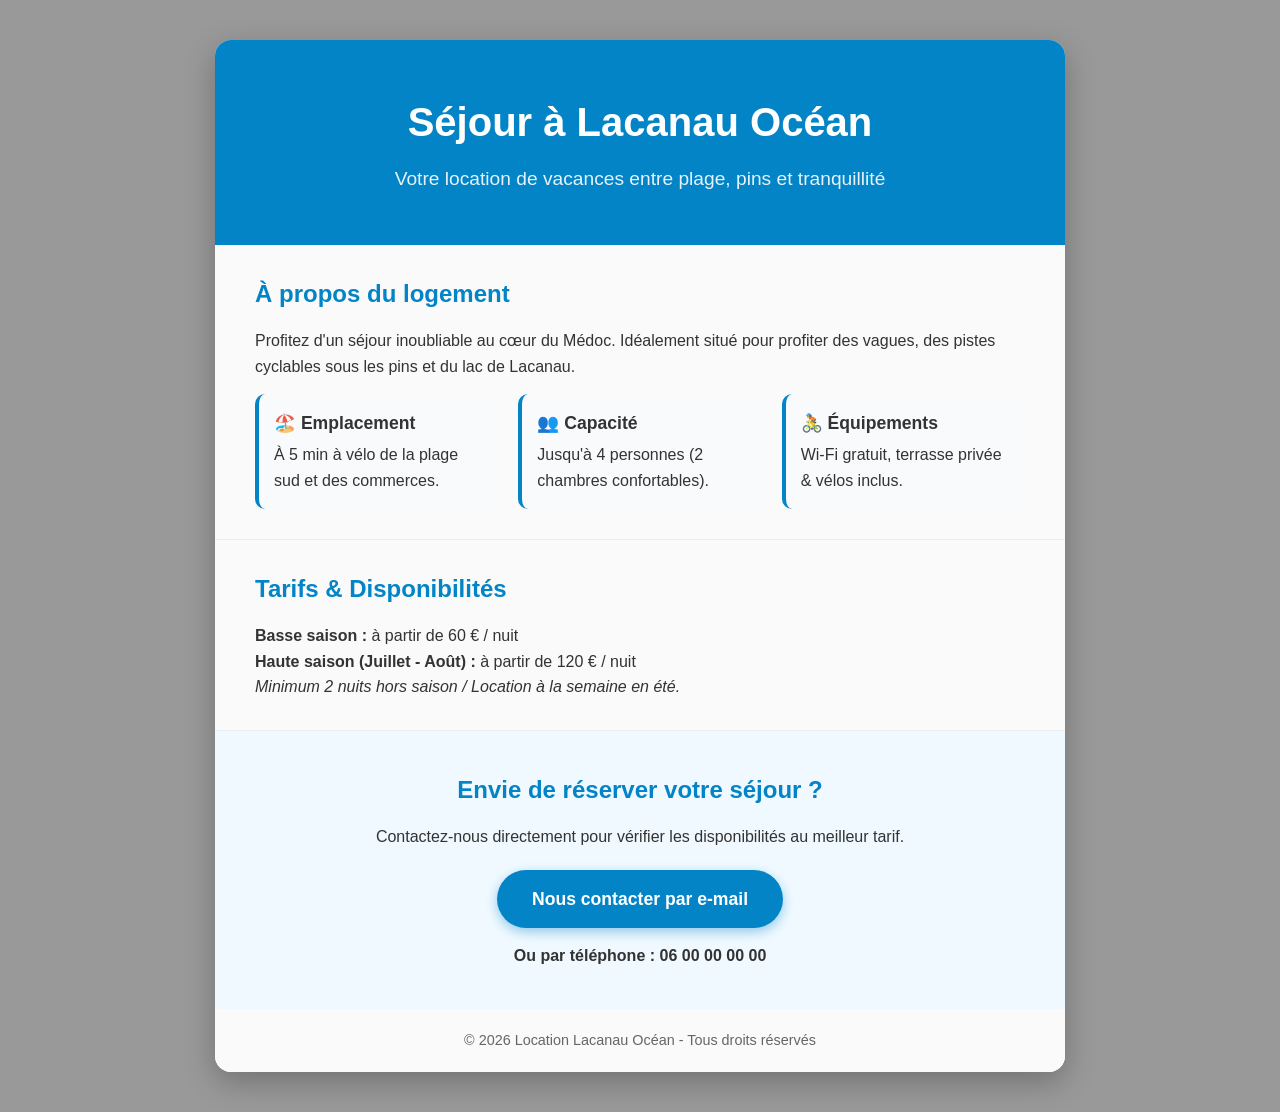
==== index.html @ f91f73a2 "Rename Index.html to index.html" ====
<!DOCTYPE html>
<html lang="fr">
<head>
    <meta charset="UTF-8">
    <meta name="viewport" content="width=device-width, initial-scale=1.0">
    <title>Villa Océan - Location de vacances à Lacanau</title>
    <style>
        * {
            box-sizing: border-box;
            margin: 0;
            padding: 0;
        }

        body {
            font-family: 'Segoe UI', Tahoma, Geneva, Verdana, sans-serif;
            color: #333;
            line-height: 1.6;
            /* Arrière-plan avec photo de Lacanau */
            background: linear-gradient(rgba(0, 0, 0, 0.4), rgba(0, 0, 0, 0.4)), 
                        url('https://images.unsplash.com/photo-1507525428034-b723cf961d3e?auto=format&fit=crop&w=1920&q=80') center/cover no-repeat fixed;
            min-height: 100vh;
            padding: 40px 20px;
        }

        .container {
            max-width: 850px;
            margin: 0 auto;
            background: rgba(255, 255, 255, 0.95);
            border-radius: 16px;
            box-shadow: 0 10px 30px rgba(0,0,0,0.25);
            overflow: hidden;
        }

        header {
            text-align: center;
            padding: 50px 20px;
            background: #0284c7;
            color: white;
        }

        header h1 {
            font-size: 2.5rem;
            margin-bottom: 10px;
        }

        header p {
            font-size: 1.2rem;
            opacity: 0.9;
        }

        .section {
            padding: 30px 40px;
            border-bottom: 1px solid #eee;
        }

        h2 {
            color: #0284c7;
            margin-bottom: 15px;
            font-size: 1.5rem;
        }

        .grid-features {
            display: grid;
            grid-template-columns: repeat(auto-fit, minmax(200px, 1fr));
            gap: 20px;
            margin-top: 15px;
        }

        .feature-card {
            background: #f8fafc;
            padding: 15px;
            border-radius: 10px;
            border-left: 4px solid #0284c7;
        }

        .feature-card h3 {
            font-size: 1.1rem;
            margin-bottom: 5px;
        }

        .cta-container {
            text-align: center;
            padding: 40px 20px;
            background: #f0f9ff;
        }

        .btn {
            display: inline-block;
            background: #0284c7;
            color: white;
            padding: 15px 35px;
            text-decoration: none;
            border-radius: 30px;
            font-weight: bold;
            font-size: 1.1rem;
            box-shadow: 0 4px 12px rgba(2, 132, 199, 0.4);
            transition: background 0.3s ease;
        }

        .btn:hover {
            background: #0369a1;
        }

        footer {
            text-align: center;
            padding: 20px;
            font-size: 0.9rem;
            color: #666;
            background: #fafafa;
        }
    </style>
</head>
<body>

    <div class="container">
        <header>
            <h1>Séjour à Lacanau Océan</h1>
            <p>Votre location de vacances entre plage, pins et tranquillité</p>
        </header>

        <div class="section">
            <h2>À propos du logement</h2>
            <p>Profitez d'un séjour inoubliable au cœur du Médoc. Idéalement situé pour profiter des vagues, des pistes cyclables sous les pins et du lac de Lacanau.</p>
            
            <div class="grid-features">
                <div class="feature-card">
                    <h3>🏖️ Emplacement</h3>
                    <p>À 5 min à vélo de la plage sud et des commerces.</p>
                </div>
                <div class="feature-card">
                    <h3>👥 Capacité</h3>
                    <p>Jusqu'à 4 personnes (2 chambres confortables).</p>
                </div>
                <div class="feature-card">
                    <h3>🚴 Équipements</h3>
                    <p>Wi-Fi gratuit, terrasse privée & vélos inclus.</p>
                </div>
            </div>
        </div>

        <div class="section">
            <h2>Tarifs & Disponibilités</h2>
            <p><strong>Basse saison :</strong> à partir de 60 € / nuit</p>
            <p><strong>Haute saison (Juillet - Août) :</strong> à partir de 120 € / nuit</p>
            <p><em>Minimum 2 nuits hors saison / Location à la semaine en été.</em></p>
        </div>

        <div class="cta-container">
            <h2>Envie de réserver votre séjour ?</h2>
            <p style="margin-bottom: 20px;">Contactez-nous directement pour vérifier les disponibilités au meilleur tarif.</p>
            <a href="mailto:votre-email@example.com?subject=Demande%20de%20réservation%20Lacanau" class="btn">Nous contacter par e-mail</a>
            <p style="margin-top: 15px; font-weight: bold;">Ou par téléphone : 06 00 00 00 00</p>
        </div>

        <footer>
            <p>&copy; 2026 Location Lacanau Océan - Tous droits réservés</p>
        </footer>
    </div>

</body>
</html>
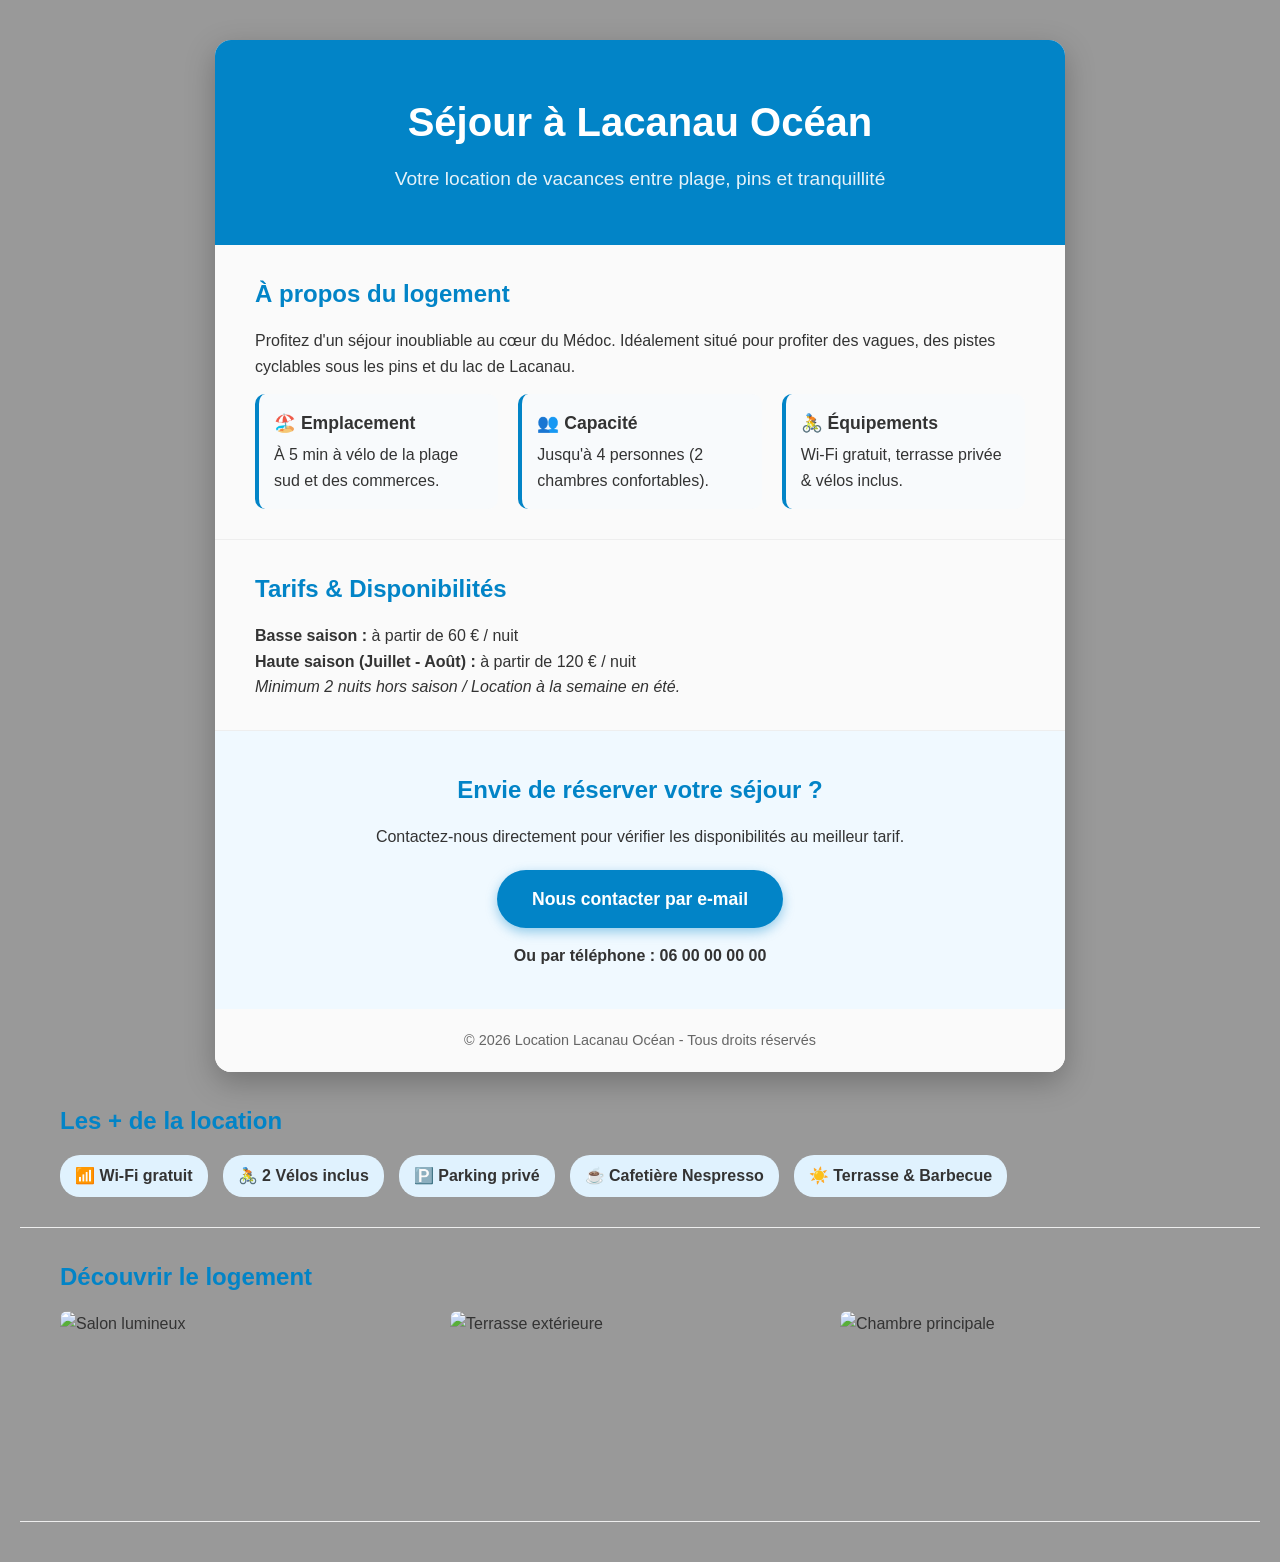
==== commit 1cacaf57: "Add equipment and image gallery sections to index.html Added sections for equipment and image galler" ====
--- a/index.html
+++ b/index.html
@@ -156,6 +156,27 @@
             <p>&copy; 2026 Location Lacanau Océan - Tous droits réservés</p>
         </footer>
     </div>
+<!-- Section Équipements -->
+<div class="section">
+    <h2>Les + de la location</h2>
+    <div style="display: flex; gap: 15px; flex-wrap: wrap;">
+        <span style="background: #e0f2fe; padding: 8px 15px; border-radius: 20px; font-weight: bold;">📶 Wi-Fi gratuit</span>
+        <span style="background: #e0f2fe; padding: 8px 15px; border-radius: 20px; font-weight: bold;">🚴 2 Vélos inclus</span>
+        <span style="background: #e0f2fe; padding: 8px 15px; border-radius: 20px; font-weight: bold;">🅿️ Parking privé</span>
+        <span style="background: #e0f2fe; padding: 8px 15px; border-radius: 20px; font-weight: bold;">☕ Cafetière Nespresso</span>
+        <span style="background: #e0f2fe; padding: 8px 15px; border-radius: 20px; font-weight: bold;">☀️ Terrasse & Barbecue</span>
+    </div>
+</div>
+
+<!-- Section Galerie d'images -->
+<div class="section">
+    <h2>Découvrir le logement</h2>
+    <div style="display: grid; grid-template-columns: repeat(auto-fit, minmax(200px, 1fr)); gap: 10px;">
+        <img src="photo-salon.jpg" alt="Salon lumineux" style="width: 100%; border-radius: 8px; object-fit: cover; height: 180px;">
+        <img src="photo-terrasse.jpg" alt="Terrasse extérieure" style="width: 100%; border-radius: 8px; object-fit: cover; height: 180px;">
+        <img src="photo-chambre.jpg" alt="Chambre principale" style="width: 100%; border-radius: 8px; object-fit: cover; height: 180px;">
+    </div>
+</div>
 
 </body>
 </html>
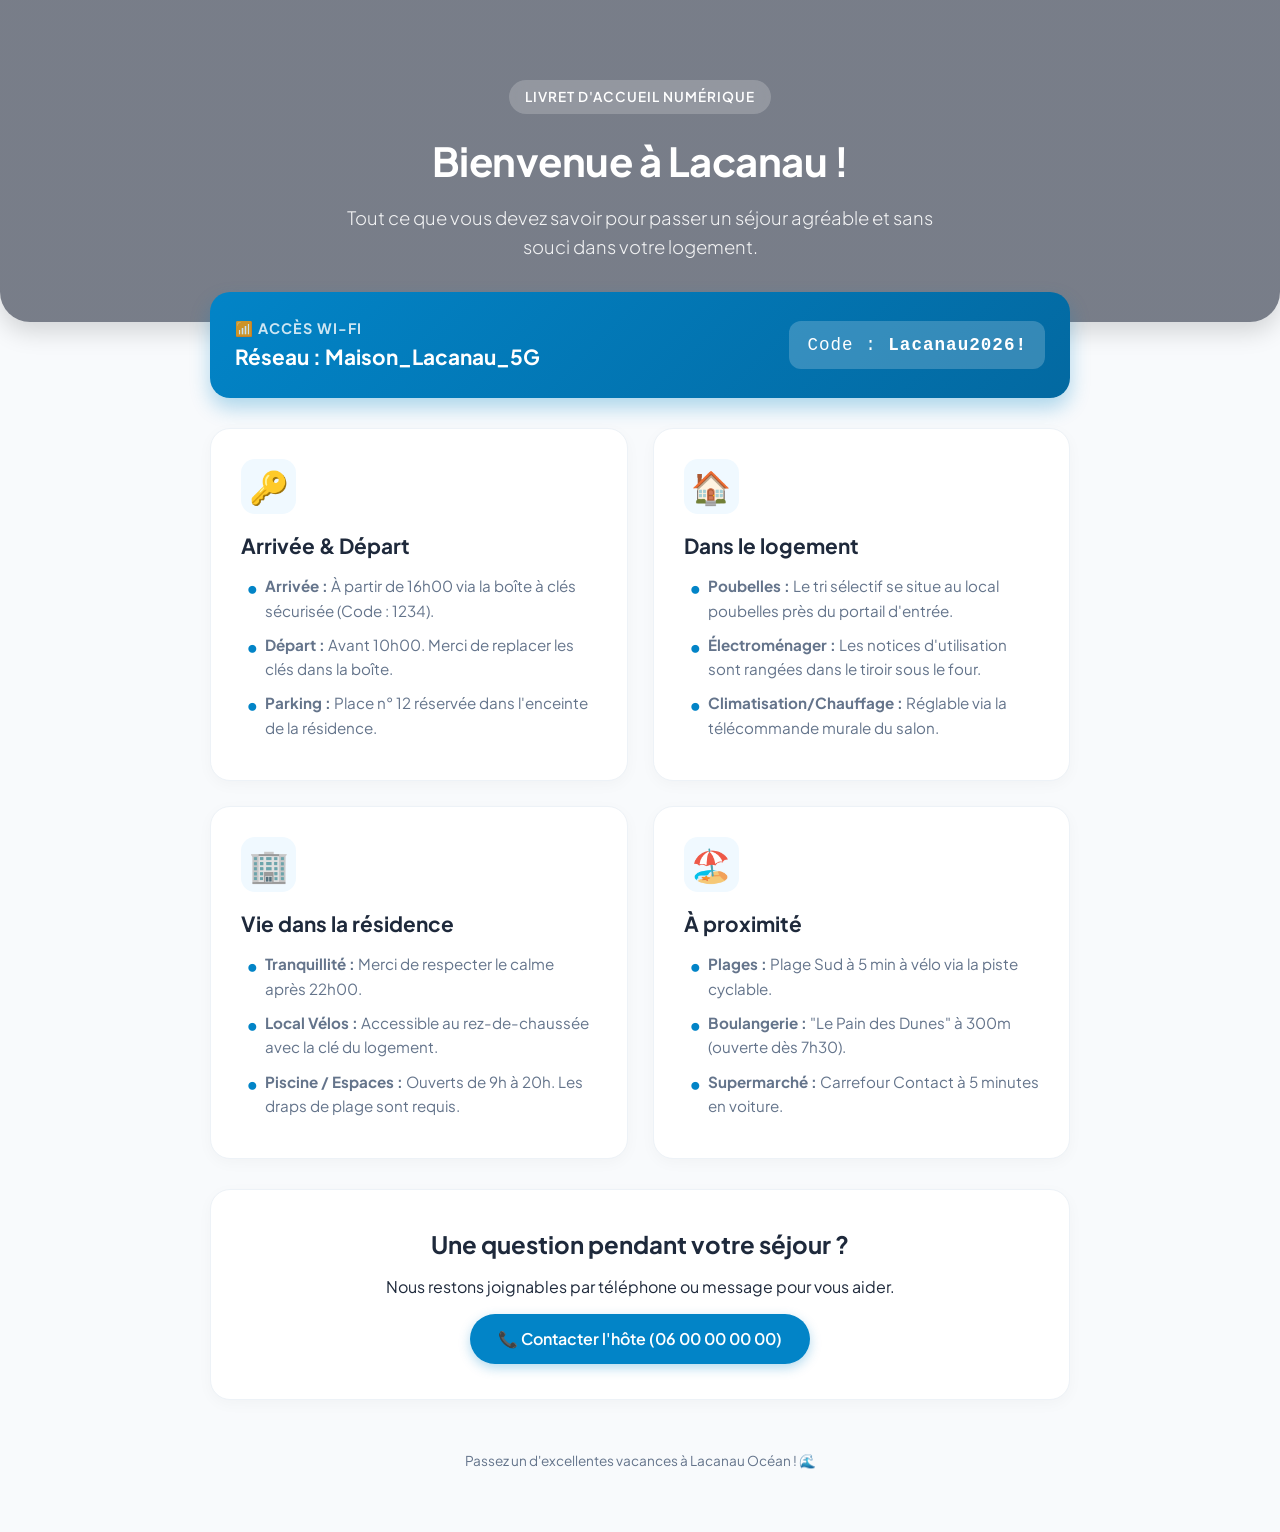
==== commit e47758b0: "Revamp index.html with new title and styles Updated the title and added a hero section with welcome " ====
--- a/index.html
+++ b/index.html
@@ -3,8 +3,19 @@
 <head>
     <meta charset="UTF-8">
     <meta name="viewport" content="width=device-width, initial-scale=1.0">
-    <title>Villa Océan - Location de vacances à Lacanau</title>
+    <title>Guide du Voyageur - Votre Séjour à Lacanau</title>
+    <link href="https://fonts.googleapis.com/css2?family=Plus+Jakarta+Sans:wght@300;400;600;700&display=swap" rel="stylesheet">
     <style>
+        :root {
+            --primary: #0284c7;
+            --primary-dark: #0369a1;
+            --secondary: #f0f9ff;
+            --text: #1e293b;
+            --text-light: #64748b;
+            --bg-card: #ffffff;
+            --accent: #f59e0b;
+        }
+
         * {
             box-sizing: border-box;
             margin: 0;
@@ -12,171 +23,275 @@
         }
 
         body {
-            font-family: 'Segoe UI', Tahoma, Geneva, Verdana, sans-serif;
-            color: #333;
+            font-family: 'Plus Jakarta Sans', sans-serif;
+            color: var(--text);
+            background: #f8fafc;
             line-height: 1.6;
-            /* Arrière-plan avec photo de Lacanau */
-            background: linear-gradient(rgba(0, 0, 0, 0.4), rgba(0, 0, 0, 0.4)), 
-                        url('https://images.unsplash.com/photo-1507525428034-b723cf961d3e?auto=format&fit=crop&w=1920&q=80') center/cover no-repeat fixed;
-            min-height: 100vh;
-            padding: 40px 20px;
-        }
-
+            padding-bottom: 60px;
+        }
+
+        /* Hero Banner */
+        .hero {
+            background: linear-gradient(rgba(15, 23, 42, 0.55), rgba(15, 23, 42, 0.55)), 
+                        url('https://images.unsplash.com/photo-1507525428034-b723cf961d3e?auto=format&fit=crop&w=1920&q=80') center/cover no-repeat;
+            color: white;
+            text-align: center;
+            padding: 80px 20px 60px;
+            border-radius: 0 0 30px 30px;
+            box-shadow: 0 10px 25px rgba(0,0,0,0.15);
+        }
+
+        .hero h1 {
+            font-size: 2.5rem;
+            font-weight: 700;
+            margin-bottom: 10px;
+            letter-spacing: -0.5px;
+        }
+
+        .hero p {
+            font-size: 1.15rem;
+            opacity: 0.9;
+            max-width: 600px;
+            margin: 0 auto;
+            font-weight: 300;
+        }
+
+        .badge-welcome {
+            display: inline-block;
+            background: rgba(255, 255, 255, 0.2);
+            backdrop-filter: blur(8px);
+            padding: 6px 16px;
+            border-radius: 20px;
+            font-size: 0.85rem;
+            text-transform: uppercase;
+            letter-spacing: 1px;
+            margin-bottom: 15px;
+            font-weight: 600;
+        }
+
+        /* Conteneur principal */
         .container {
-            max-width: 850px;
-            margin: 0 auto;
-            background: rgba(255, 255, 255, 0.95);
-            border-radius: 16px;
-            box-shadow: 0 10px 30px rgba(0,0,0,0.25);
-            overflow: hidden;
-        }
-
-        header {
-            text-align: center;
-            padding: 50px 20px;
-            background: #0284c7;
+            max-width: 900px;
+            margin: -30px auto 0;
+            padding: 0 20px;
+        }
+
+        /* Carte Wi-Fi Express */
+        .wifi-card {
+            background: linear-gradient(135deg, #0284c7, #0369a1);
             color: white;
-        }
-
-        header h1 {
-            font-size: 2.5rem;
+            padding: 25px;
+            border-radius: 20px;
+            box-shadow: 0 10px 20px rgba(2, 132, 199, 0.3);
+            display: flex;
+            align-items: center;
+            justify-content: space-between;
+            flex-wrap: wrap;
+            gap: 15px;
+            margin-bottom: 30px;
+        }
+
+        .wifi-info h3 {
+            font-size: 0.9rem;
+            text-transform: uppercase;
+            letter-spacing: 1px;
+            opacity: 0.8;
+        }
+
+        .wifi-info p {
+            font-size: 1.3rem;
+            font-weight: 700;
+        }
+
+        .wifi-badge {
+            background: rgba(255, 255, 255, 0.2);
+            padding: 10px 18px;
+            border-radius: 12px;
+            font-family: monospace;
+            font-size: 1.1rem;
+            letter-spacing: 1px;
+        }
+
+        /* Grille des sections */
+        .grid {
+            display: grid;
+            grid-template-columns: repeat(auto-fit, minmax(280px, 1fr));
+            gap: 25px;
+        }
+
+        .card {
+            background: var(--bg-card);
+            border-radius: 20px;
+            padding: 30px;
+            box-shadow: 0 4px 15px rgba(0,0,0,0.03);
+            border: 1px solid #edf2f7;
+            transition: transform 0.2s ease, box-shadow 0.2s ease;
+        }
+
+        .card:hover {
+            transform: translateY(-3px);
+            box-shadow: 0 8px 25px rgba(0,0,0,0.06);
+        }
+
+        .card-icon {
+            font-size: 2rem;
+            margin-bottom: 15px;
+            display: inline-block;
+            background: var(--secondary);
+            width: 55px;
+            height: 55px;
+            line-height: 55px;
+            text-align: center;
+            border-radius: 14px;
+            color: var(--primary);
+        }
+
+        .card h2 {
+            font-size: 1.3rem;
+            margin-bottom: 12px;
+            color: var(--text);
+        }
+
+        .card ul {
+            list-style: none;
+        }
+
+        .card li {
+            position: relative;
+            padding-left: 24px;
             margin-bottom: 10px;
-        }
-
-        header p {
+            color: var(--text-light);
+            font-size: 0.95rem;
+        }
+
+        .card li::before {
+            content: "•";
+            color: var(--primary);
+            font-weight: bold;
             font-size: 1.2rem;
-            opacity: 0.9;
-        }
-
-        .section {
-            padding: 30px 40px;
-            border-bottom: 1px solid #eee;
-        }
-
-        h2 {
-            color: #0284c7;
-            margin-bottom: 15px;
-            font-size: 1.5rem;
-        }
-
-        .grid-features {
-            display: grid;
-            grid-template-columns: repeat(auto-fit, minmax(200px, 1fr));
-            gap: 20px;
+            position: absolute;
+            left: 5px;
+            top: -2px;
+        }
+
+        /* Section Contact / Assistance */
+        .contact-box {
+            background: #ffffff;
+            border-radius: 20px;
+            padding: 35px;
+            text-align: center;
+            margin-top: 30px;
+            border: 1px solid #edf2f7;
+            box-shadow: 0 4px 15px rgba(0,0,0,0.03);
+        }
+
+        .contact-box h2 {
+            margin-bottom: 10px;
+        }
+
+        .btn-call {
+            display: inline-block;
+            background: var(--primary);
+            color: white;
+            padding: 12px 28px;
+            border-radius: 30px;
+            text-decoration: none;
+            font-weight: 600;
             margin-top: 15px;
-        }
-
-        .feature-card {
-            background: #f8fafc;
-            padding: 15px;
-            border-radius: 10px;
-            border-left: 4px solid #0284c7;
-        }
-
-        .feature-card h3 {
-            font-size: 1.1rem;
-            margin-bottom: 5px;
-        }
-
-        .cta-container {
-            text-align: center;
-            padding: 40px 20px;
-            background: #f0f9ff;
-        }
-
-        .btn {
-            display: inline-block;
-            background: #0284c7;
-            color: white;
-            padding: 15px 35px;
-            text-decoration: none;
-            border-radius: 30px;
-            font-weight: bold;
-            font-size: 1.1rem;
-            box-shadow: 0 4px 12px rgba(2, 132, 199, 0.4);
-            transition: background 0.3s ease;
-        }
-
-        .btn:hover {
-            background: #0369a1;
+            box-shadow: 0 4px 12px rgba(2, 132, 199, 0.3);
         }
 
         footer {
             text-align: center;
-            padding: 20px;
-            font-size: 0.9rem;
-            color: #666;
-            background: #fafafa;
+            margin-top: 50px;
+            color: var(--text-light);
+            font-size: 0.85rem;
         }
     </style>
 </head>
 <body>
 
+    <!-- En-tête -->
+    <header class="hero">
+        <span class="badge-welcome">Livret d'accueil numérique</span>
+        <h1>Bienvenue à Lacanau !</h1>
+        <p>Tout ce que vous devez savoir pour passer un séjour agréable et sans souci dans votre logement.</p>
+    </header>
+
     <div class="container">
-        <header>
-            <h1>Séjour à Lacanau Océan</h1>
-            <p>Votre location de vacances entre plage, pins et tranquillité</p>
-        </header>
-
-        <div class="section">
-            <h2>À propos du logement</h2>
-            <p>Profitez d'un séjour inoubliable au cœur du Médoc. Idéalement situé pour profiter des vagues, des pistes cyclables sous les pins et du lac de Lacanau.</p>
-            
-            <div class="grid-features">
-                <div class="feature-card">
-                    <h3>🏖️ Emplacement</h3>
-                    <p>À 5 min à vélo de la plage sud et des commerces.</p>
-                </div>
-                <div class="feature-card">
-                    <h3>👥 Capacité</h3>
-                    <p>Jusqu'à 4 personnes (2 chambres confortables).</p>
-                </div>
-                <div class="feature-card">
-                    <h3>🚴 Équipements</h3>
-                    <p>Wi-Fi gratuit, terrasse privée & vélos inclus.</p>
-                </div>
+
+        <!-- Carte d'accès Wi-Fi rapide -->
+        <div class="wifi-card">
+            <div class="wifi-info">
+                <h3>📶 Accès Wi-Fi</h3>
+                <p>Réseau : <span>Maison_Lacanau_5G</span></p>
+            </div>
+            <div class="wifi-badge">
+                Code : <strong>Lacanau2026!</strong>
             </div>
         </div>
 
-        <div class="section">
-            <h2>Tarifs & Disponibilités</h2>
-            <p><strong>Basse saison :</strong> à partir de 60 € / nuit</p>
-            <p><strong>Haute saison (Juillet - Août) :</strong> à partir de 120 € / nuit</p>
-            <p><em>Minimum 2 nuits hors saison / Location à la semaine en été.</em></p>
+        <!-- Grille d'informations -->
+        <div class="grid">
+
+            <!-- 1. Arrivée & Clés -->
+            <div class="card">
+                <div class="card-icon">🔑</div>
+                <h2>Arrivée & Départ</h2>
+                <ul>
+                    <li><strong>Arrivée :</strong> À partir de 16h00 via la boîte à clés sécurisée (Code : 1234).</li>
+                    <li><strong>Départ :</strong> Avant 10h00. Merci de replacer les clés dans la boîte.</li>
+                    <li><strong>Parking :</strong> Place n° 12 réservée dans l'enceinte de la résidence.</li>
+                </ul>
+            </div>
+
+            <!-- 2. Fonctionnement Maison -->
+            <div class="card">
+                <div class="card-icon">🏠</div>
+                <h2>Dans le logement</h2>
+                <ul>
+                    <li><strong>Poubelles :</strong> Le tri sélectif se situe au local poubelles près du portail d'entrée.</li>
+                    <li><strong>Électroménager :</strong> Les notices d'utilisation sont rangées dans le tiroir sous le four.</li>
+                    <li><strong>Climatisation/Chauffage :</strong> Réglable via la télécommande murale du salon.</li>
+                </ul>
+            </div>
+
+            <!-- 3. La Résidence -->
+            <div class="card">
+                <div class="card-icon">🏢</div>
+                <h2>Vie dans la résidence</h2>
+                <ul>
+                    <li><strong>Tranquillité :</strong> Merci de respecter le calme après 22h00.</li>
+                    <li><strong>Local Vélos :</strong> Accessible au rez-de-chaussée avec la clé du logement.</li>
+                    <li><strong>Piscine / Espaces :</strong> Ouverts de 9h à 20h. Les draps de plage sont requis.</li>
+                </ul>
+            </div>
+
+            <!-- 4. Autour de vous -->
+            <div class="card">
+                <div class="card-icon">🏖️</div>
+                <h2>À proximité</h2>
+                <ul>
+                    <li><strong>Plages :</strong> Plage Sud à 5 min à vélo via la piste cyclable.</li>
+                    <li><strong>Boulangerie :</strong> "Le Pain des Dunes" à 300m (ouverte dès 7h30).</li>
+                    <li><strong>Supermarché :</strong> Carrefour Contact à 5 minutes en voiture.</li>
+                </ul>
+            </div>
+
         </div>
 
-        <div class="cta-container">
-            <h2>Envie de réserver votre séjour ?</h2>
-            <p style="margin-bottom: 20px;">Contactez-nous directement pour vérifier les disponibilités au meilleur tarif.</p>
-            <a href="mailto:votre-email@example.com?subject=Demande%20de%20réservation%20Lacanau" class="btn">Nous contacter par e-mail</a>
-            <p style="margin-top: 15px; font-weight: bold;">Ou par téléphone : 06 00 00 00 00</p>
+        <!-- Section Contact / Urgence -->
+        <div class="contact-box">
+            <h2>Une question pendant votre séjour ?</h2>
+            <p>Nous restons joignables par téléphone ou message pour vous aider.</p>
+            <a href="tel:0600000000" class="btn-call">📞 Contacter l'hôte (06 00 00 00 00)</a>
         </div>
 
         <footer>
-            <p>&copy; 2026 Location Lacanau Océan - Tous droits réservés</p>
+            <p>Passez un d'excellentes vacances à Lacanau Océan ! 🌊</p>
         </footer>
+
     </div>
-<!-- Section Équipements -->
-<div class="section">
-    <h2>Les + de la location</h2>
-    <div style="display: flex; gap: 15px; flex-wrap: wrap;">
-        <span style="background: #e0f2fe; padding: 8px 15px; border-radius: 20px; font-weight: bold;">📶 Wi-Fi gratuit</span>
-        <span style="background: #e0f2fe; padding: 8px 15px; border-radius: 20px; font-weight: bold;">🚴 2 Vélos inclus</span>
-        <span style="background: #e0f2fe; padding: 8px 15px; border-radius: 20px; font-weight: bold;">🅿️ Parking privé</span>
-        <span style="background: #e0f2fe; padding: 8px 15px; border-radius: 20px; font-weight: bold;">☕ Cafetière Nespresso</span>
-        <span style="background: #e0f2fe; padding: 8px 15px; border-radius: 20px; font-weight: bold;">☀️ Terrasse & Barbecue</span>
-    </div>
-</div>
-
-<!-- Section Galerie d'images -->
-<div class="section">
-    <h2>Découvrir le logement</h2>
-    <div style="display: grid; grid-template-columns: repeat(auto-fit, minmax(200px, 1fr)); gap: 10px;">
-        <img src="photo-salon.jpg" alt="Salon lumineux" style="width: 100%; border-radius: 8px; object-fit: cover; height: 180px;">
-        <img src="photo-terrasse.jpg" alt="Terrasse extérieure" style="width: 100%; border-radius: 8px; object-fit: cover; height: 180px;">
-        <img src="photo-chambre.jpg" alt="Chambre principale" style="width: 100%; border-radius: 8px; object-fit: cover; height: 180px;">
-    </div>
-</div>
 
 </body>
 </html>
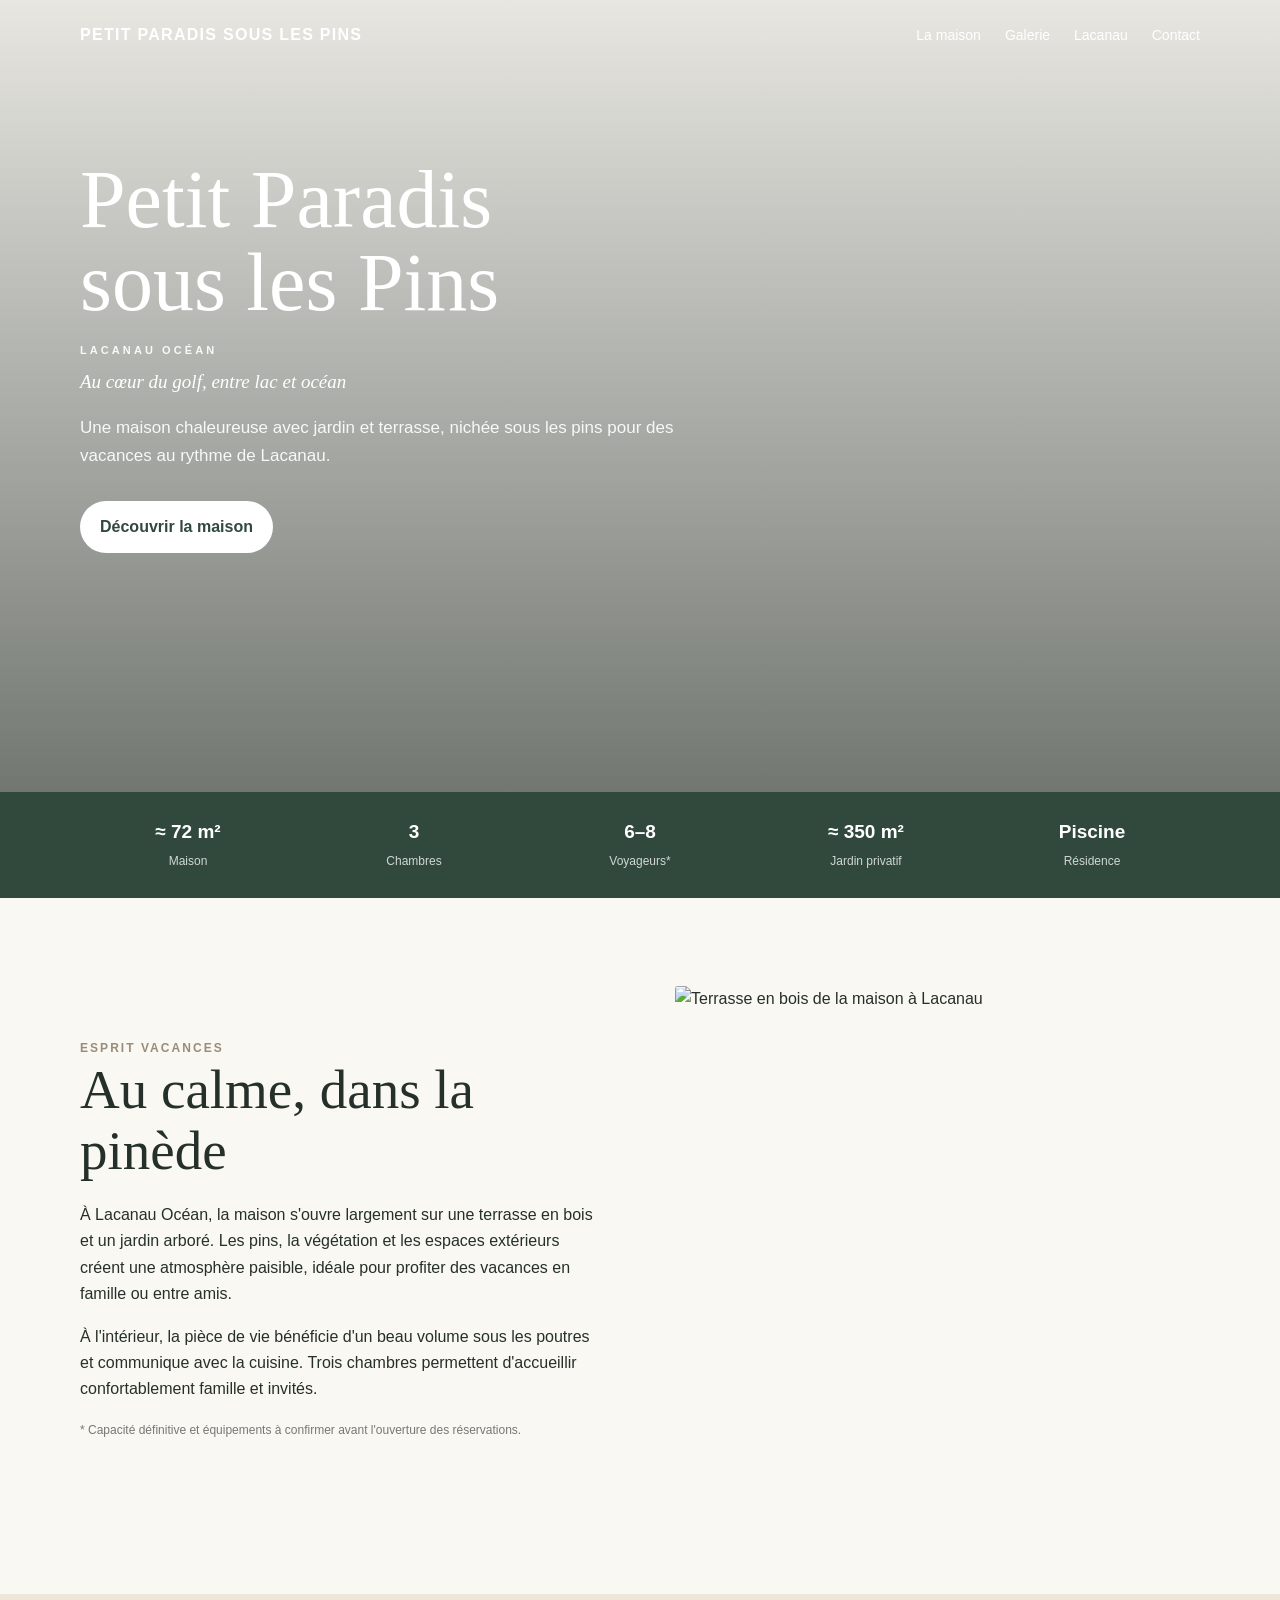
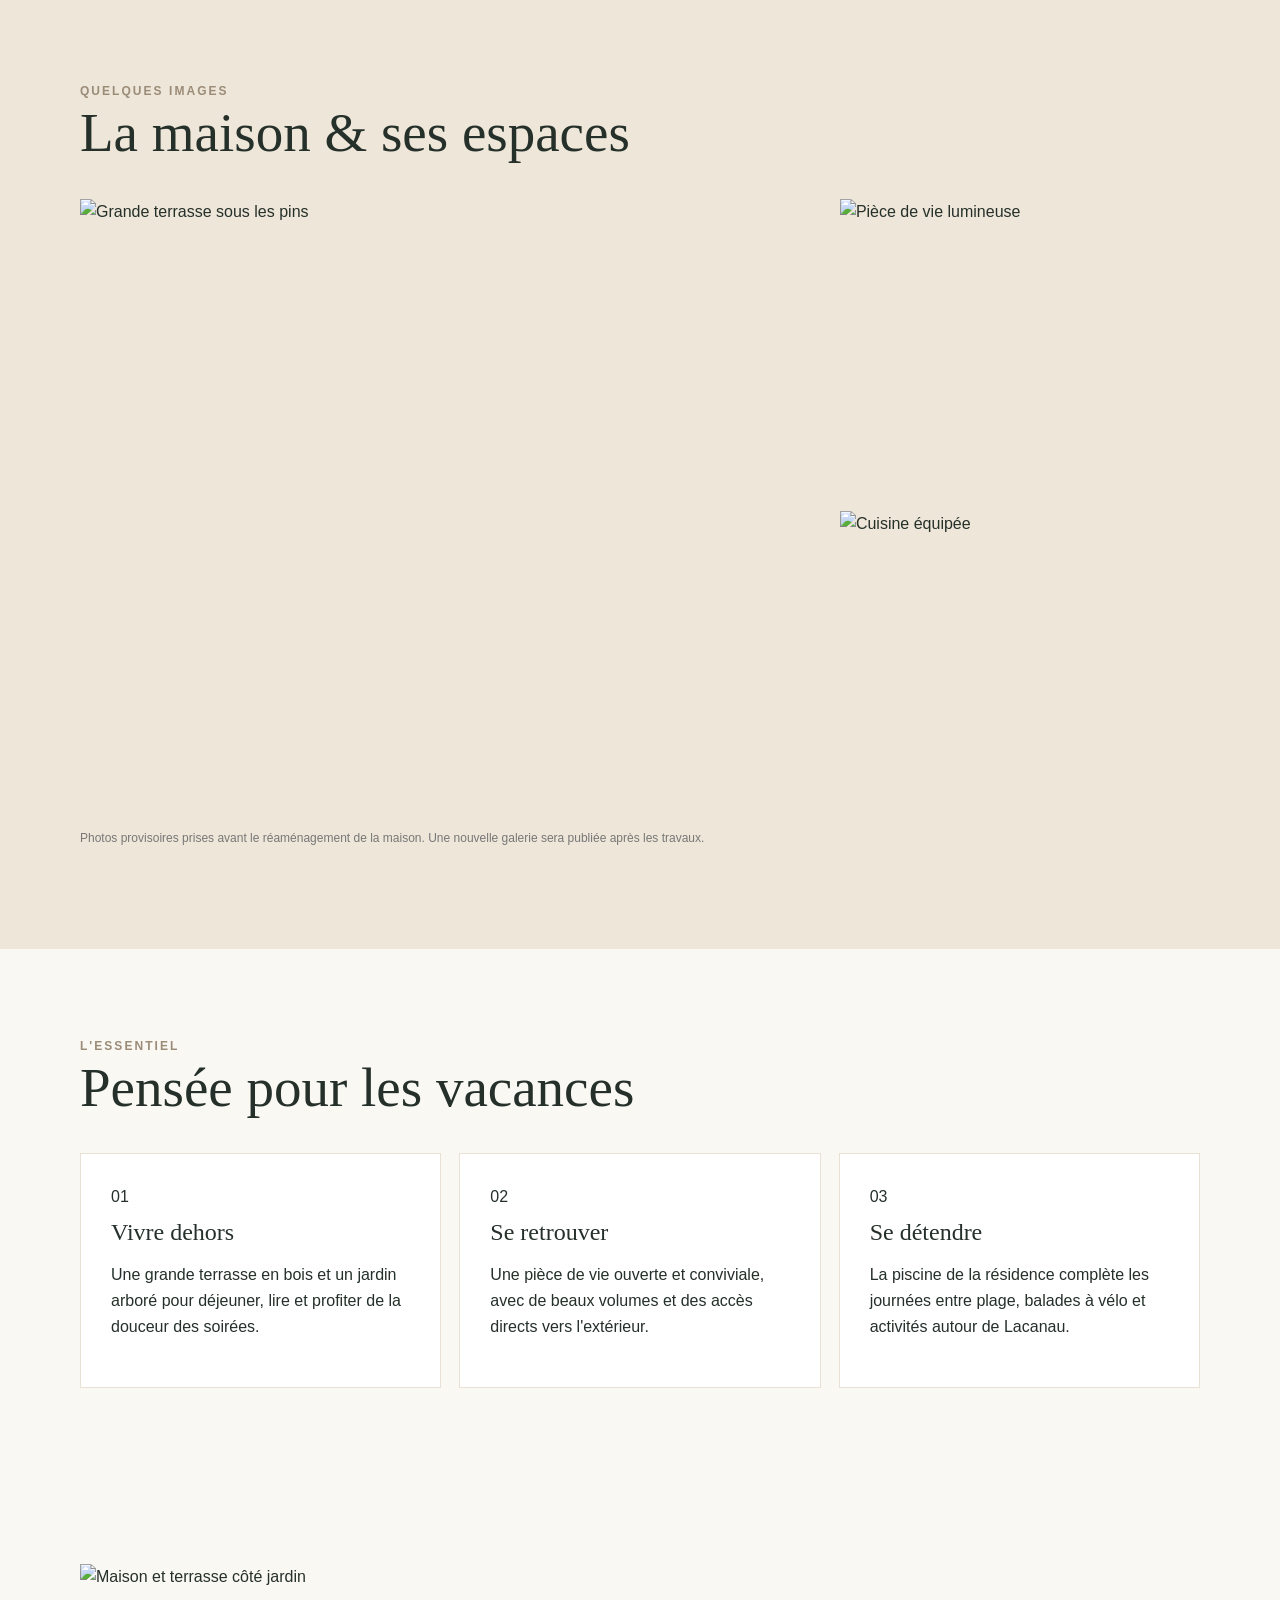
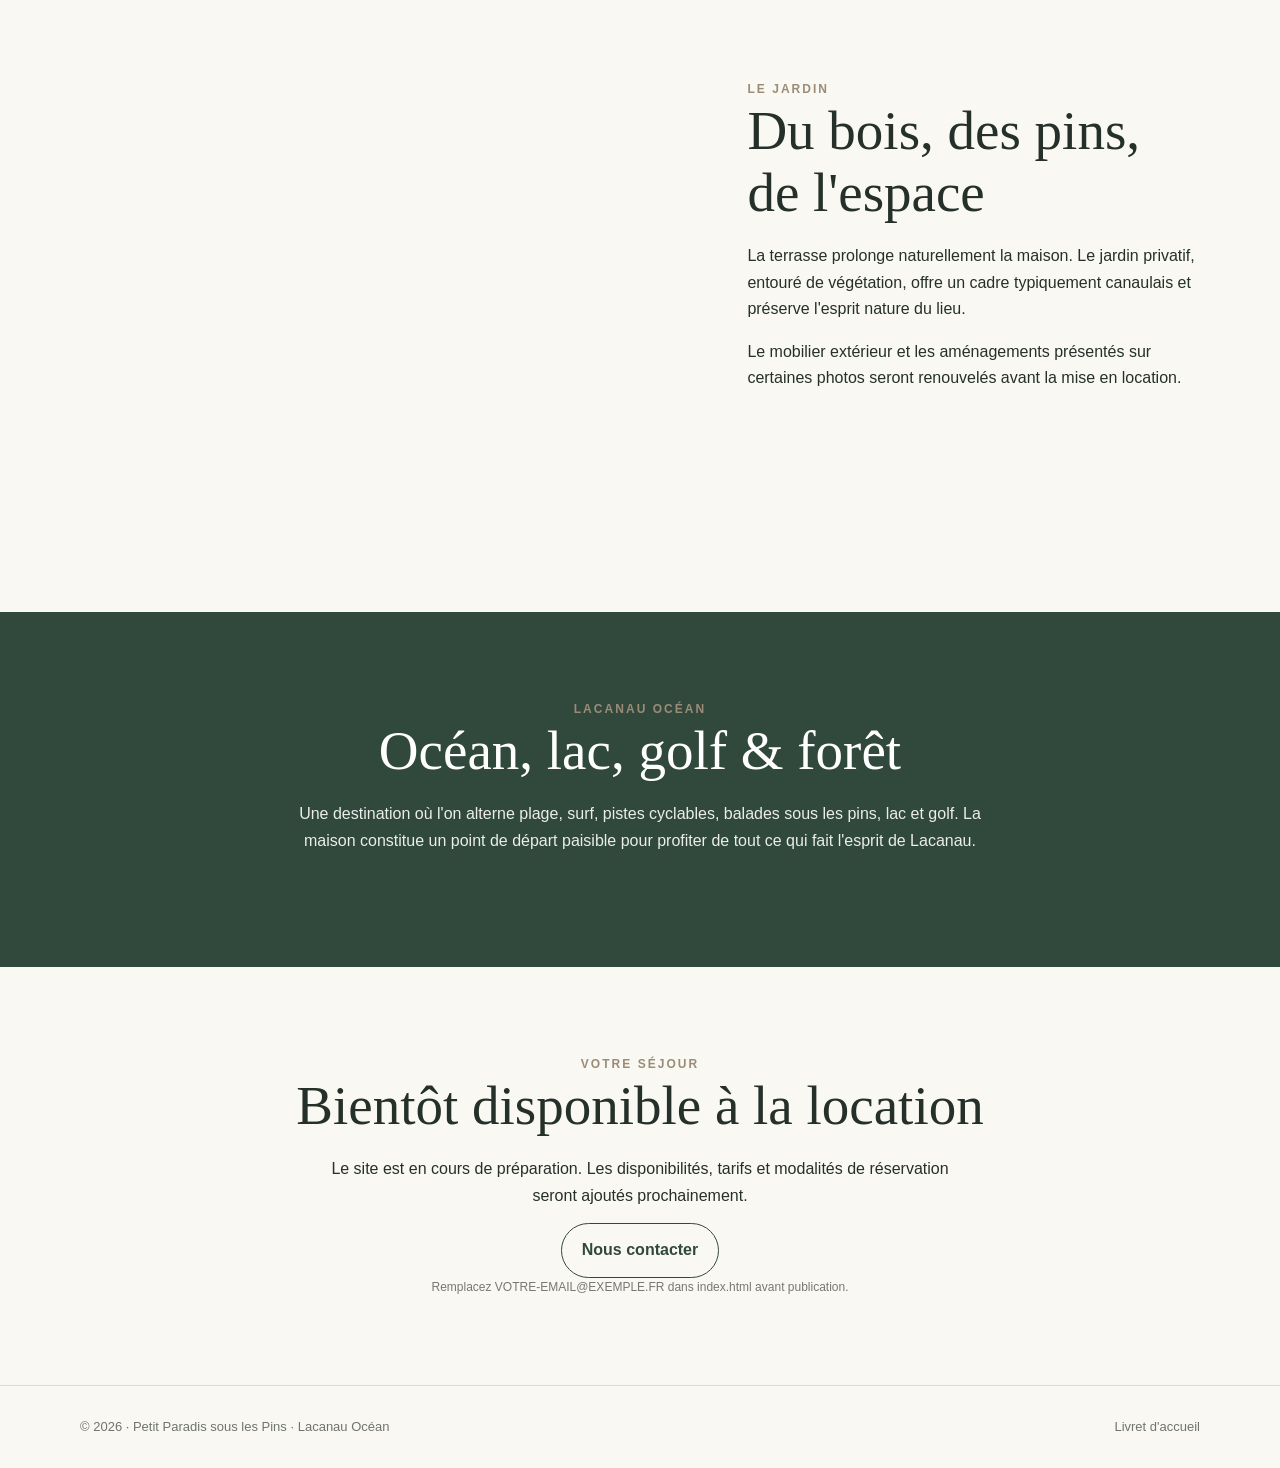
==== commit 9dd474ec: "Add files via upload" ====
--- a/index.html
+++ b/index.html
@@ -1,297 +1,58 @@
-<!DOCTYPE html>
+<!doctype html>
 <html lang="fr">
 <head>
-    <meta charset="UTF-8">
-    <meta name="viewport" content="width=device-width, initial-scale=1.0">
-    <title>Guide du Voyageur - Votre Séjour à Lacanau</title>
-    <link href="https://fonts.googleapis.com/css2?family=Plus+Jakarta+Sans:wght@300;400;600;700&display=swap" rel="stylesheet">
-    <style>
-        :root {
-            --primary: #0284c7;
-            --primary-dark: #0369a1;
-            --secondary: #f0f9ff;
-            --text: #1e293b;
-            --text-light: #64748b;
-            --bg-card: #ffffff;
-            --accent: #f59e0b;
-        }
-
-        * {
-            box-sizing: border-box;
-            margin: 0;
-            padding: 0;
-        }
-
-        body {
-            font-family: 'Plus Jakarta Sans', sans-serif;
-            color: var(--text);
-            background: #f8fafc;
-            line-height: 1.6;
-            padding-bottom: 60px;
-        }
-
-        /* Hero Banner */
-        .hero {
-            background: linear-gradient(rgba(15, 23, 42, 0.55), rgba(15, 23, 42, 0.55)), 
-                        url('https://images.unsplash.com/photo-1507525428034-b723cf961d3e?auto=format&fit=crop&w=1920&q=80') center/cover no-repeat;
-            color: white;
-            text-align: center;
-            padding: 80px 20px 60px;
-            border-radius: 0 0 30px 30px;
-            box-shadow: 0 10px 25px rgba(0,0,0,0.15);
-        }
-
-        .hero h1 {
-            font-size: 2.5rem;
-            font-weight: 700;
-            margin-bottom: 10px;
-            letter-spacing: -0.5px;
-        }
-
-        .hero p {
-            font-size: 1.15rem;
-            opacity: 0.9;
-            max-width: 600px;
-            margin: 0 auto;
-            font-weight: 300;
-        }
-
-        .badge-welcome {
-            display: inline-block;
-            background: rgba(255, 255, 255, 0.2);
-            backdrop-filter: blur(8px);
-            padding: 6px 16px;
-            border-radius: 20px;
-            font-size: 0.85rem;
-            text-transform: uppercase;
-            letter-spacing: 1px;
-            margin-bottom: 15px;
-            font-weight: 600;
-        }
-
-        /* Conteneur principal */
-        .container {
-            max-width: 900px;
-            margin: -30px auto 0;
-            padding: 0 20px;
-        }
-
-        /* Carte Wi-Fi Express */
-        .wifi-card {
-            background: linear-gradient(135deg, #0284c7, #0369a1);
-            color: white;
-            padding: 25px;
-            border-radius: 20px;
-            box-shadow: 0 10px 20px rgba(2, 132, 199, 0.3);
-            display: flex;
-            align-items: center;
-            justify-content: space-between;
-            flex-wrap: wrap;
-            gap: 15px;
-            margin-bottom: 30px;
-        }
-
-        .wifi-info h3 {
-            font-size: 0.9rem;
-            text-transform: uppercase;
-            letter-spacing: 1px;
-            opacity: 0.8;
-        }
-
-        .wifi-info p {
-            font-size: 1.3rem;
-            font-weight: 700;
-        }
-
-        .wifi-badge {
-            background: rgba(255, 255, 255, 0.2);
-            padding: 10px 18px;
-            border-radius: 12px;
-            font-family: monospace;
-            font-size: 1.1rem;
-            letter-spacing: 1px;
-        }
-
-        /* Grille des sections */
-        .grid {
-            display: grid;
-            grid-template-columns: repeat(auto-fit, minmax(280px, 1fr));
-            gap: 25px;
-        }
-
-        .card {
-            background: var(--bg-card);
-            border-radius: 20px;
-            padding: 30px;
-            box-shadow: 0 4px 15px rgba(0,0,0,0.03);
-            border: 1px solid #edf2f7;
-            transition: transform 0.2s ease, box-shadow 0.2s ease;
-        }
-
-        .card:hover {
-            transform: translateY(-3px);
-            box-shadow: 0 8px 25px rgba(0,0,0,0.06);
-        }
-
-        .card-icon {
-            font-size: 2rem;
-            margin-bottom: 15px;
-            display: inline-block;
-            background: var(--secondary);
-            width: 55px;
-            height: 55px;
-            line-height: 55px;
-            text-align: center;
-            border-radius: 14px;
-            color: var(--primary);
-        }
-
-        .card h2 {
-            font-size: 1.3rem;
-            margin-bottom: 12px;
-            color: var(--text);
-        }
-
-        .card ul {
-            list-style: none;
-        }
-
-        .card li {
-            position: relative;
-            padding-left: 24px;
-            margin-bottom: 10px;
-            color: var(--text-light);
-            font-size: 0.95rem;
-        }
-
-        .card li::before {
-            content: "•";
-            color: var(--primary);
-            font-weight: bold;
-            font-size: 1.2rem;
-            position: absolute;
-            left: 5px;
-            top: -2px;
-        }
-
-        /* Section Contact / Assistance */
-        .contact-box {
-            background: #ffffff;
-            border-radius: 20px;
-            padding: 35px;
-            text-align: center;
-            margin-top: 30px;
-            border: 1px solid #edf2f7;
-            box-shadow: 0 4px 15px rgba(0,0,0,0.03);
-        }
-
-        .contact-box h2 {
-            margin-bottom: 10px;
-        }
-
-        .btn-call {
-            display: inline-block;
-            background: var(--primary);
-            color: white;
-            padding: 12px 28px;
-            border-radius: 30px;
-            text-decoration: none;
-            font-weight: 600;
-            margin-top: 15px;
-            box-shadow: 0 4px 12px rgba(2, 132, 199, 0.3);
-        }
-
-        footer {
-            text-align: center;
-            margin-top: 50px;
-            color: var(--text-light);
-            font-size: 0.85rem;
-        }
-    </style>
+<meta charset="utf-8">
+<meta name="viewport" content="width=device-width,initial-scale=1">
+<meta name="description" content="Maison de vacances à Lacanau Océan, sous les pins, avec 3 chambres, jardin privatif, terrasse et piscine de la résidence.">
+<title>Petit Paradis sous les Pins — Lacanau Océan</title>
+<style>
+:root{--ink:#25302a;--pine:#31493d;--sand:#eee6d8;--cream:#faf8f3;--taupe:#9b8c78;--white:#fff}
+*{box-sizing:border-box}html{scroll-behavior:smooth}body{margin:0;background:var(--cream);color:var(--ink);font:16px/1.65 -apple-system,BlinkMacSystemFont,"Segoe UI",sans-serif}
+a{color:inherit;text-decoration:none}.wrap{width:min(1120px,90%);margin:auto}
+header{position:absolute;z-index:5;width:100%;color:white}.nav{display:flex;align-items:center;justify-content:space-between;padding:22px 0}.brand{font-weight:700;letter-spacing:.08em}.navlinks{display:flex;gap:24px;font-size:14px}
+.hero{min-height:88vh;display:grid;place-items:end start;background:linear-gradient(0deg,rgba(15,25,20,.58),rgba(15,25,20,.08)),url("images/maison-pins.jpg") center/cover no-repeat;color:white}
+.hero-inner{padding:0 0 9vh}.eyebrow{text-transform:uppercase;letter-spacing:.2em;font-size:12px}.hero h1{font:500 clamp(42px,7vw,82px)/1.02 Georgia,serif;max-width:800px;margin:12px 0 18px}.hero-name{font:500 clamp(44px,7vw,82px)/1.02 Georgia,serif;max-width:820px;margin:0 0 16px}.hero-place{font-size:11px;font-weight:700;letter-spacing:.28em;margin-bottom:10px;opacity:.92}.hero-tagline{font:italic 19px/1.4 Georgia,serif;margin-bottom:18px}.hero p{font-size:17px;max-width:610px;opacity:.92}
+.btn{display:inline-block;margin-top:14px;background:white;color:var(--pine);padding:13px 20px;border-radius:999px;font-weight:650}
+.facts{background:var(--pine);color:white}.facts .wrap{display:grid;grid-template-columns:repeat(5,1fr);padding:24px 0;text-align:center;gap:10px}.facts strong{display:block;font-size:19px}.facts span{font-size:12px;opacity:.78}
+section{padding:88px 0}.intro{display:grid;grid-template-columns:1fr 1fr;gap:70px;align-items:center}.intro h2,.section-title{font:500 clamp(34px,5vw,55px)/1.12 Georgia,serif;margin:0 0 20px}.intro img{width:100%;height:520px;object-fit:cover;border-radius:3px}
+.kicker{color:var(--taupe);text-transform:uppercase;letter-spacing:.17em;font-size:12px;font-weight:700}
+.gallery{background:var(--sand)}.gallery-grid{display:grid;grid-template-columns:1.35fr .65fr;grid-template-rows:300px 300px;gap:12px;margin-top:36px}.gallery-grid img{width:100%;height:100%;object-fit:cover}.gallery-grid img:first-child{grid-row:1/3}
+.cards{display:grid;grid-template-columns:repeat(3,1fr);gap:18px;margin-top:35px}.card{padding:30px;background:white;border:1px solid #e8e1d6}.card h3{font:500 24px Georgia,serif;margin:8px 0}
+.outdoor{display:grid;grid-template-columns:1.15fr .85fr;gap:55px;align-items:center}.outdoor img{width:100%;height:560px;object-fit:cover}
+.location{background:var(--pine);color:white;text-align:center}.location p{max-width:700px;margin:0 auto 25px;opacity:.9}
+.contact{text-align:center}.contact p{max-width:650px;margin:auto}.ghost{border:1px solid var(--pine);background:transparent}
+footer{padding:30px 0;border-top:1px solid #ded8ce;font-size:13px;color:#6f746f}.foot{display:flex;justify-content:space-between}
+.note{font-size:12px;color:#777;margin-top:18px}
+@media(max-width:760px){.navlinks{display:none}.hero{min-height:78vh}.facts .wrap{grid-template-columns:repeat(2,1fr)}.facts .wrap>div:last-child{grid-column:1/3}.intro,.outdoor{grid-template-columns:1fr;gap:30px}.intro img,.outdoor img{height:390px}.gallery-grid{grid-template-columns:1fr 1fr;grid-template-rows:310px 190px}.gallery-grid img:first-child{grid-column:1/3;grid-row:auto}.cards{grid-template-columns:1fr}section{padding:65px 0}.foot{display:block}.foot div+div{margin-top:8px}}
+</style>
 </head>
 <body>
+<header><div class="wrap nav"><a class="brand" href="#">PETIT PARADIS SOUS LES PINS</a><nav class="navlinks"><a href="#maison">La maison</a><a href="#galerie">Galerie</a><a href="#alentours">Lacanau</a><a href="#contact">Contact</a></nav></div></header>
 
-    <!-- En-tête -->
-    <header class="hero">
-        <span class="badge-welcome">Livret d'accueil numérique</span>
-        <h1>Bienvenue à Lacanau !</h1>
-        <p>Tout ce que vous devez savoir pour passer un séjour agréable et sans souci dans votre logement.</p>
-    </header>
+<main>
+<section class="hero"><div class="wrap hero-inner">
+<div class="hero-name">Petit Paradis<br>sous les Pins</div>
+<div class="hero-place">LACANAU OCÉAN</div>
+<div class="hero-tagline">Au cœur du golf, entre lac et océan</div>
+<p>Une maison chaleureuse avec jardin et terrasse, nichée sous les pins pour des vacances au rythme de Lacanau.</p>
+<a class="btn" href="#maison">Découvrir la maison</a>
+</div></section>
 
-    <div class="container">
+<div class="facts"><div class="wrap"><div><strong>≈ 72 m²</strong><span>Maison</span></div><div><strong>3</strong><span>Chambres</span></div><div><strong>6–8</strong><span>Voyageurs*</span></div><div><strong>≈ 350 m²</strong><span>Jardin privatif</span></div><div><strong>Piscine</strong><span>Résidence</span></div></div></div>
 
-        <!-- Carte d'accès Wi-Fi rapide -->
-        <div class="wifi-card">
-            <div class="wifi-info">
-                <h3>📶 Accès Wi-Fi</h3>
-                <p>Réseau : <span>Maison_Lacanau_5G</span></p>
-            </div>
-            <div class="wifi-badge">
-                Code : <strong>Lacanau2026!</strong>
-            </div>
-        </div>
+<section id="maison"><div class="wrap intro"><div><div class="kicker">Esprit vacances</div><h2>Au calme, dans la pinède</h2><p>À Lacanau Océan, la maison s'ouvre largement sur une terrasse en bois et un jardin arboré. Les pins, la végétation et les espaces extérieurs créent une atmosphère paisible, idéale pour profiter des vacances en famille ou entre amis.</p><p>À l'intérieur, la pièce de vie bénéficie d'un beau volume sous les poutres et communique avec la cuisine. Trois chambres permettent d'accueillir confortablement famille et invités.</p><p class="note">* Capacité définitive et équipements à confirmer avant l'ouverture des réservations.</p></div><img src="images/terrasse.jpg" alt="Terrasse en bois de la maison à Lacanau"></div></section>
 
-        <!-- Grille d'informations -->
-        <div class="grid">
+<section id="galerie" class="gallery"><div class="wrap"><div class="kicker">Quelques images</div><h2 class="section-title">La maison & ses espaces</h2><div class="gallery-grid"><img src="images/terrasse-large.jpg" alt="Grande terrasse sous les pins"><img src="images/sejour.jpg" alt="Pièce de vie lumineuse"><img src="images/cuisine.jpg" alt="Cuisine équipée"></div><p class="note">Photos provisoires prises avant le réaménagement de la maison. Une nouvelle galerie sera publiée après les travaux.</p></div></section>
 
-            <!-- 1. Arrivée & Clés -->
-            <div class="card">
-                <div class="card-icon">🔑</div>
-                <h2>Arrivée & Départ</h2>
-                <ul>
-                    <li><strong>Arrivée :</strong> À partir de 16h00 via la boîte à clés sécurisée (Code : 1234).</li>
-                    <li><strong>Départ :</strong> Avant 10h00. Merci de replacer les clés dans la boîte.</li>
-                    <li><strong>Parking :</strong> Place n° 12 réservée dans l'enceinte de la résidence.</li>
-                </ul>
-            </div>
+<section><div class="wrap"><div class="kicker">L'essentiel</div><h2 class="section-title">Pensée pour les vacances</h2><div class="cards"><article class="card"><div>01</div><h3>Vivre dehors</h3><p>Une grande terrasse en bois et un jardin arboré pour déjeuner, lire et profiter de la douceur des soirées.</p></article><article class="card"><div>02</div><h3>Se retrouver</h3><p>Une pièce de vie ouverte et conviviale, avec de beaux volumes et des accès directs vers l'extérieur.</p></article><article class="card"><div>03</div><h3>Se détendre</h3><p>La piscine de la résidence complète les journées entre plage, balades à vélo et activités autour de Lacanau.</p></article></div></div></section>
 
-            <!-- 2. Fonctionnement Maison -->
-            <div class="card">
-                <div class="card-icon">🏠</div>
-                <h2>Dans le logement</h2>
-                <ul>
-                    <li><strong>Poubelles :</strong> Le tri sélectif se situe au local poubelles près du portail d'entrée.</li>
-                    <li><strong>Électroménager :</strong> Les notices d'utilisation sont rangées dans le tiroir sous le four.</li>
-                    <li><strong>Climatisation/Chauffage :</strong> Réglable via la télécommande murale du salon.</li>
-                </ul>
-            </div>
+<section><div class="wrap outdoor"><img src="images/facade-terrasse.jpg" alt="Maison et terrasse côté jardin"><div><div class="kicker">Le jardin</div><h2 class="section-title">Du bois, des pins, de l'espace</h2><p>La terrasse prolonge naturellement la maison. Le jardin privatif, entouré de végétation, offre un cadre typiquement canaulais et préserve l'esprit nature du lieu.</p><p>Le mobilier extérieur et les aménagements présentés sur certaines photos seront renouvelés avant la mise en location.</p></div></div></section>
 
-            <!-- 3. La Résidence -->
-            <div class="card">
-                <div class="card-icon">🏢</div>
-                <h2>Vie dans la résidence</h2>
-                <ul>
-                    <li><strong>Tranquillité :</strong> Merci de respecter le calme après 22h00.</li>
-                    <li><strong>Local Vélos :</strong> Accessible au rez-de-chaussée avec la clé du logement.</li>
-                    <li><strong>Piscine / Espaces :</strong> Ouverts de 9h à 20h. Les draps de plage sont requis.</li>
-                </ul>
-            </div>
+<section id="alentours" class="location"><div class="wrap"><div class="kicker">Lacanau Océan</div><h2 class="section-title">Océan, lac, golf & forêt</h2><p>Une destination où l'on alterne plage, surf, pistes cyclables, balades sous les pins, lac et golf. La maison constitue un point de départ paisible pour profiter de tout ce qui fait l'esprit de Lacanau.</p></div></section>
 
-            <!-- 4. Autour de vous -->
-            <div class="card">
-                <div class="card-icon">🏖️</div>
-                <h2>À proximité</h2>
-                <ul>
-                    <li><strong>Plages :</strong> Plage Sud à 5 min à vélo via la piste cyclable.</li>
-                    <li><strong>Boulangerie :</strong> "Le Pain des Dunes" à 300m (ouverte dès 7h30).</li>
-                    <li><strong>Supermarché :</strong> Carrefour Contact à 5 minutes en voiture.</li>
-                </ul>
-            </div>
+<section id="contact" class="contact"><div class="wrap"><div class="kicker">Votre séjour</div><h2 class="section-title">Bientôt disponible à la location</h2><p>Le site est en cours de préparation. Les disponibilités, tarifs et modalités de réservation seront ajoutés prochainement.</p><a class="btn ghost" href="mailto:VOTRE-EMAIL@EXEMPLE.FR">Nous contacter</a><p class="note">Remplacez VOTRE-EMAIL@EXEMPLE.FR dans index.html avant publication.</p></div></section>
+</main>
 
-        </div>
-
-        <!-- Section Contact / Urgence -->
-        <div class="contact-box">
-            <h2>Une question pendant votre séjour ?</h2>
-            <p>Nous restons joignables par téléphone ou message pour vous aider.</p>
-            <a href="tel:0600000000" class="btn-call">📞 Contacter l'hôte (06 00 00 00 00)</a>
-        </div>
-
-        <footer>
-            <p>Passez un d'excellentes vacances à Lacanau Océan ! 🌊</p>
-        </footer>
-
-    </div>
-
+<footer><div class="wrap foot"><div>© 2026 · Petit Paradis sous les Pins · Lacanau Océan</div><div><a href="guide.html">Livret d'accueil</a></div></div></footer>
 </body>
-</html>
+</html>
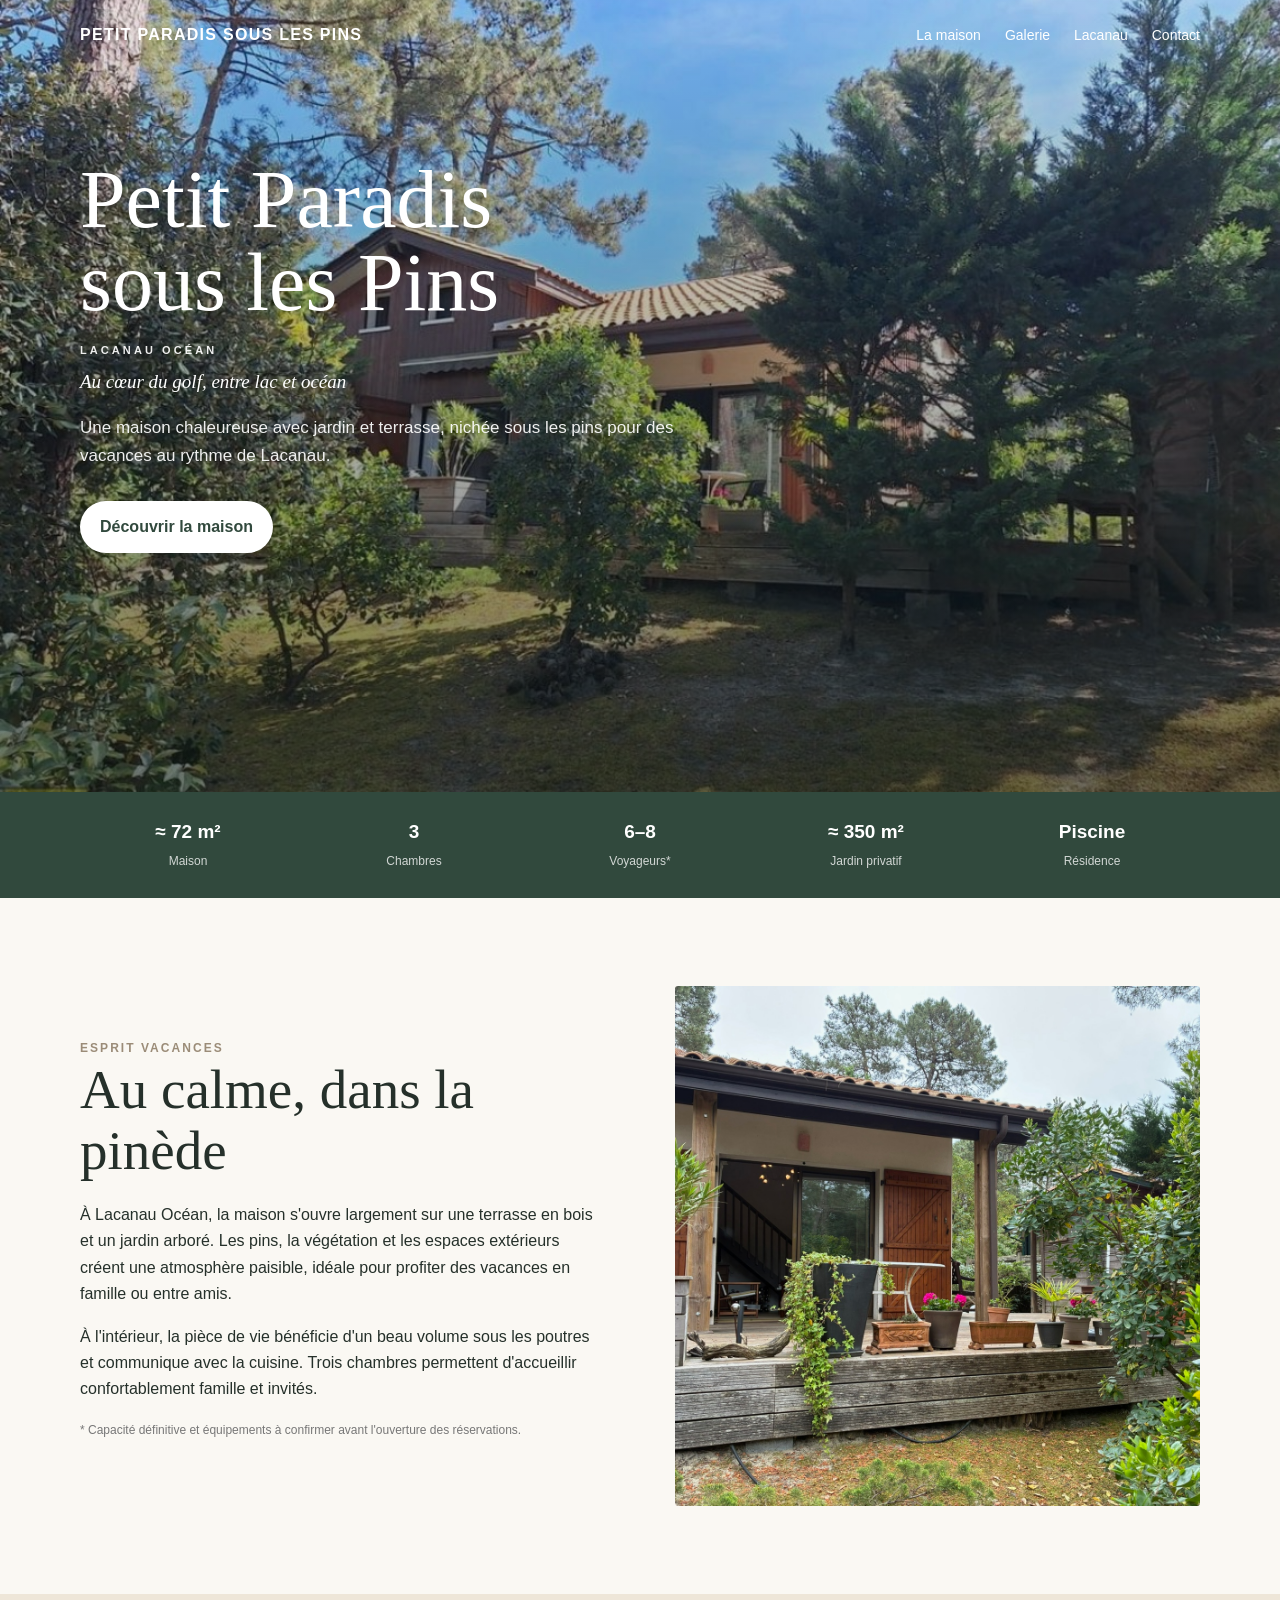
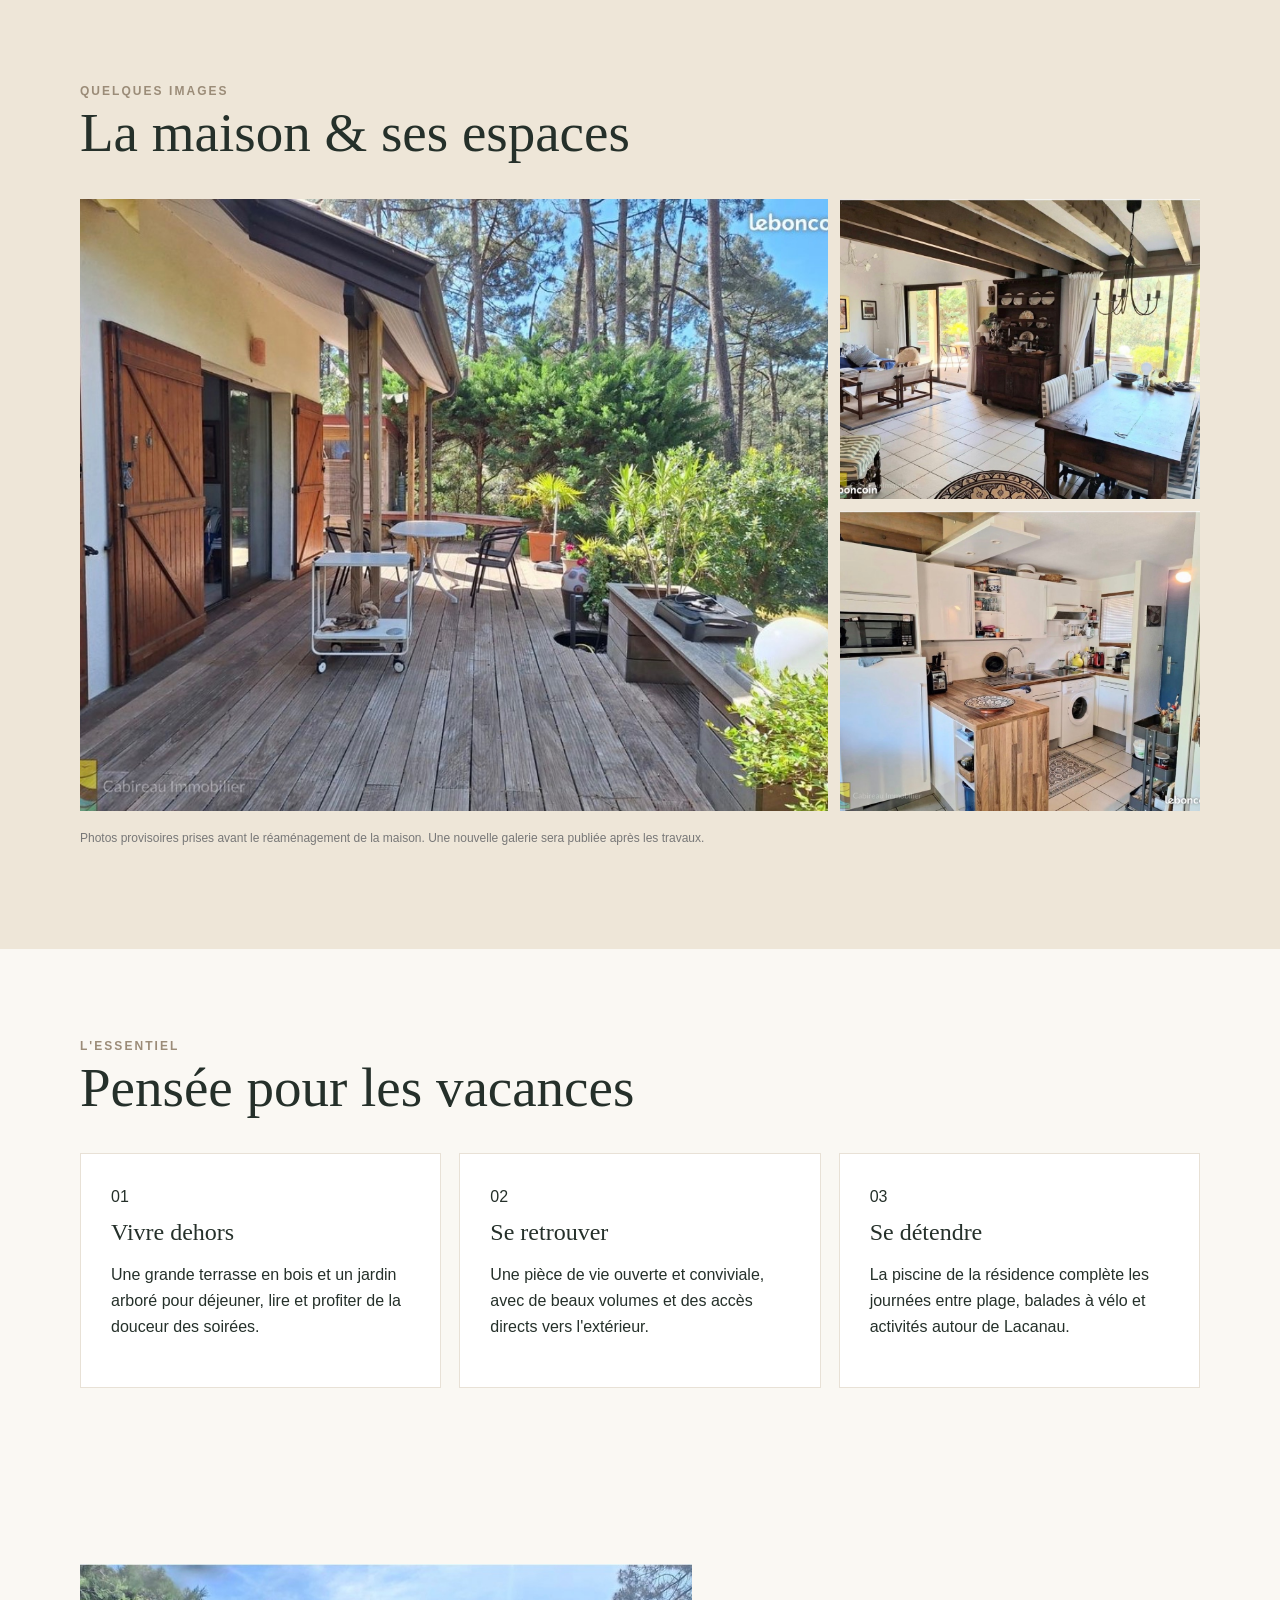
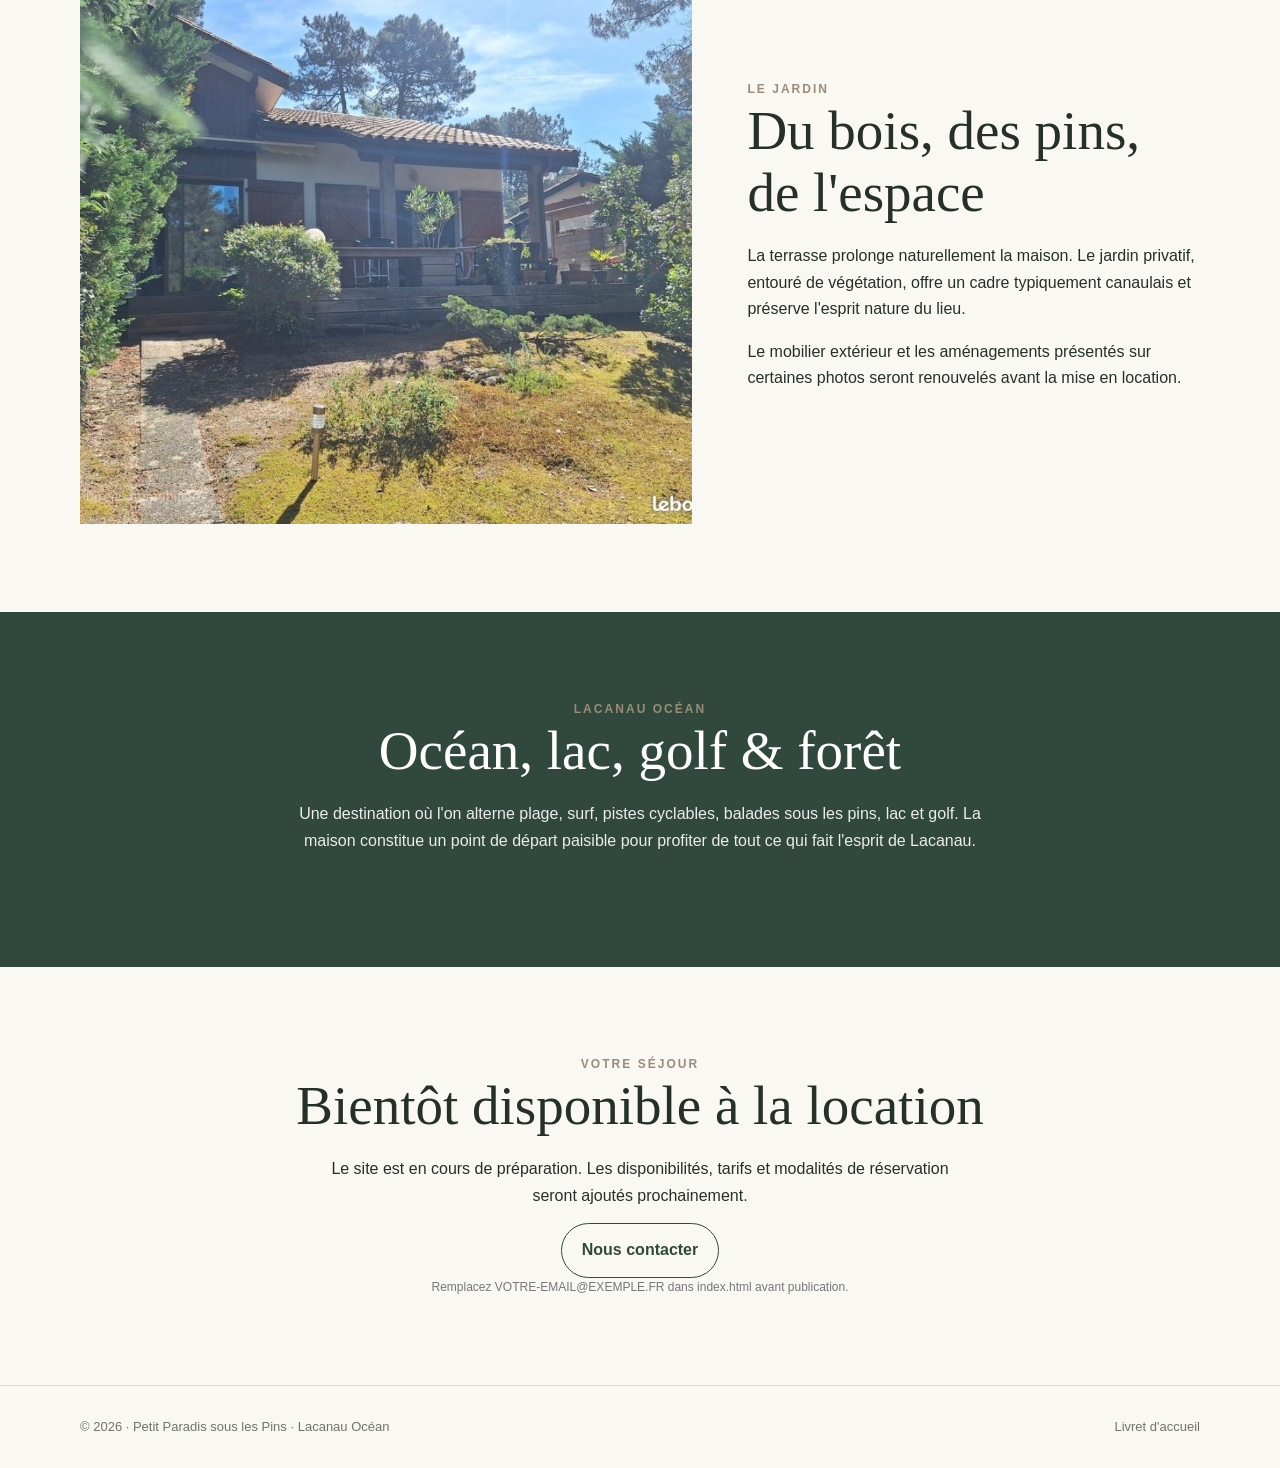
==== commit 7592ca09: "Corrige le lien vers le livret d’accueil" ====
--- a/index.html
+++ b/index.html
@@ -53,6 +53,6 @@
 <section id="contact" class="contact"><div class="wrap"><div class="kicker">Votre séjour</div><h2 class="section-title">Bientôt disponible à la location</h2><p>Le site est en cours de préparation. Les disponibilités, tarifs et modalités de réservation seront ajoutés prochainement.</p><a class="btn ghost" href="mailto:VOTRE-EMAIL@EXEMPLE.FR">Nous contacter</a><p class="note">Remplacez VOTRE-EMAIL@EXEMPLE.FR dans index.html avant publication.</p></div></section>
 </main>
 
-<footer><div class="wrap foot"><div>© 2026 · Petit Paradis sous les Pins · Lacanau Océan</div><div><a href="guide.html">Livret d'accueil</a></div></div></footer>
+<footer><div class="wrap foot"><div>© 2026 · Petit Paradis sous les Pins · Lacanau Océan</div><div><a href="livret.html">Livret d'accueil</a></div></div></footer>
 </body>
 </html>
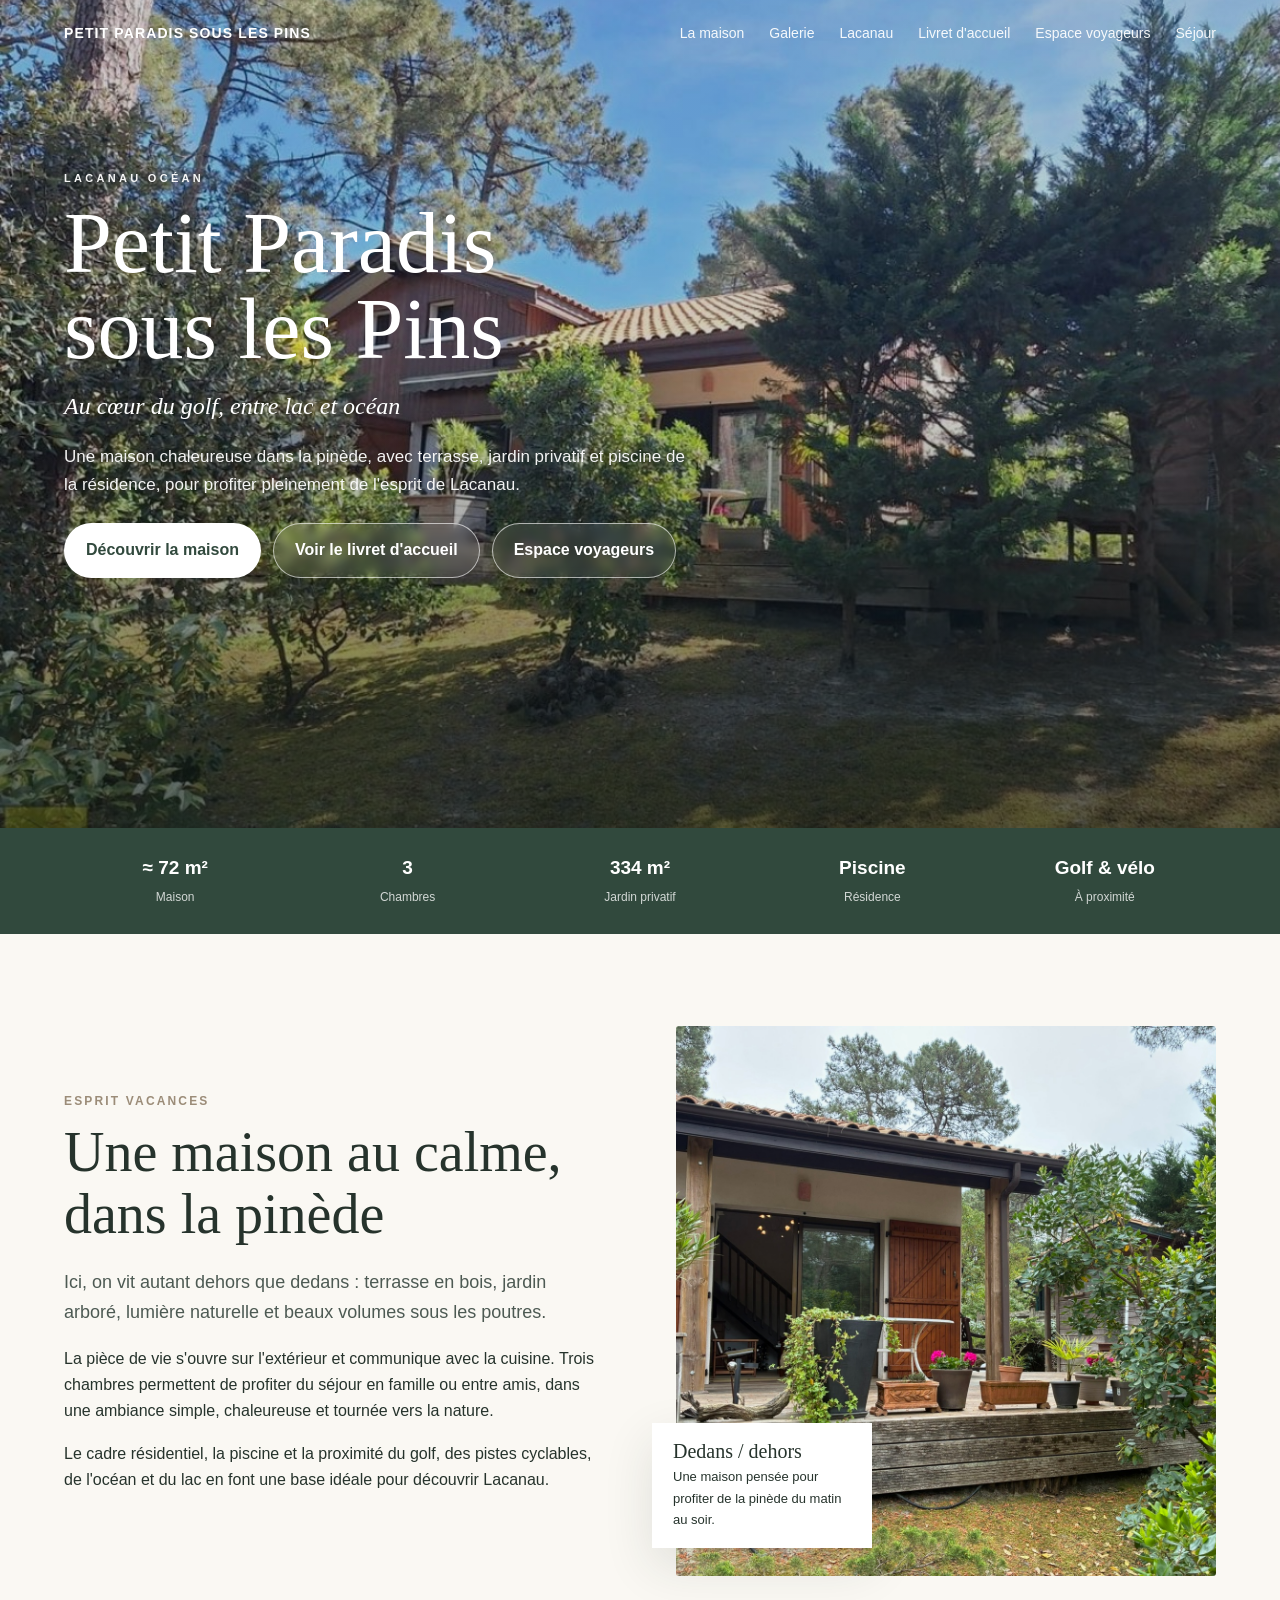
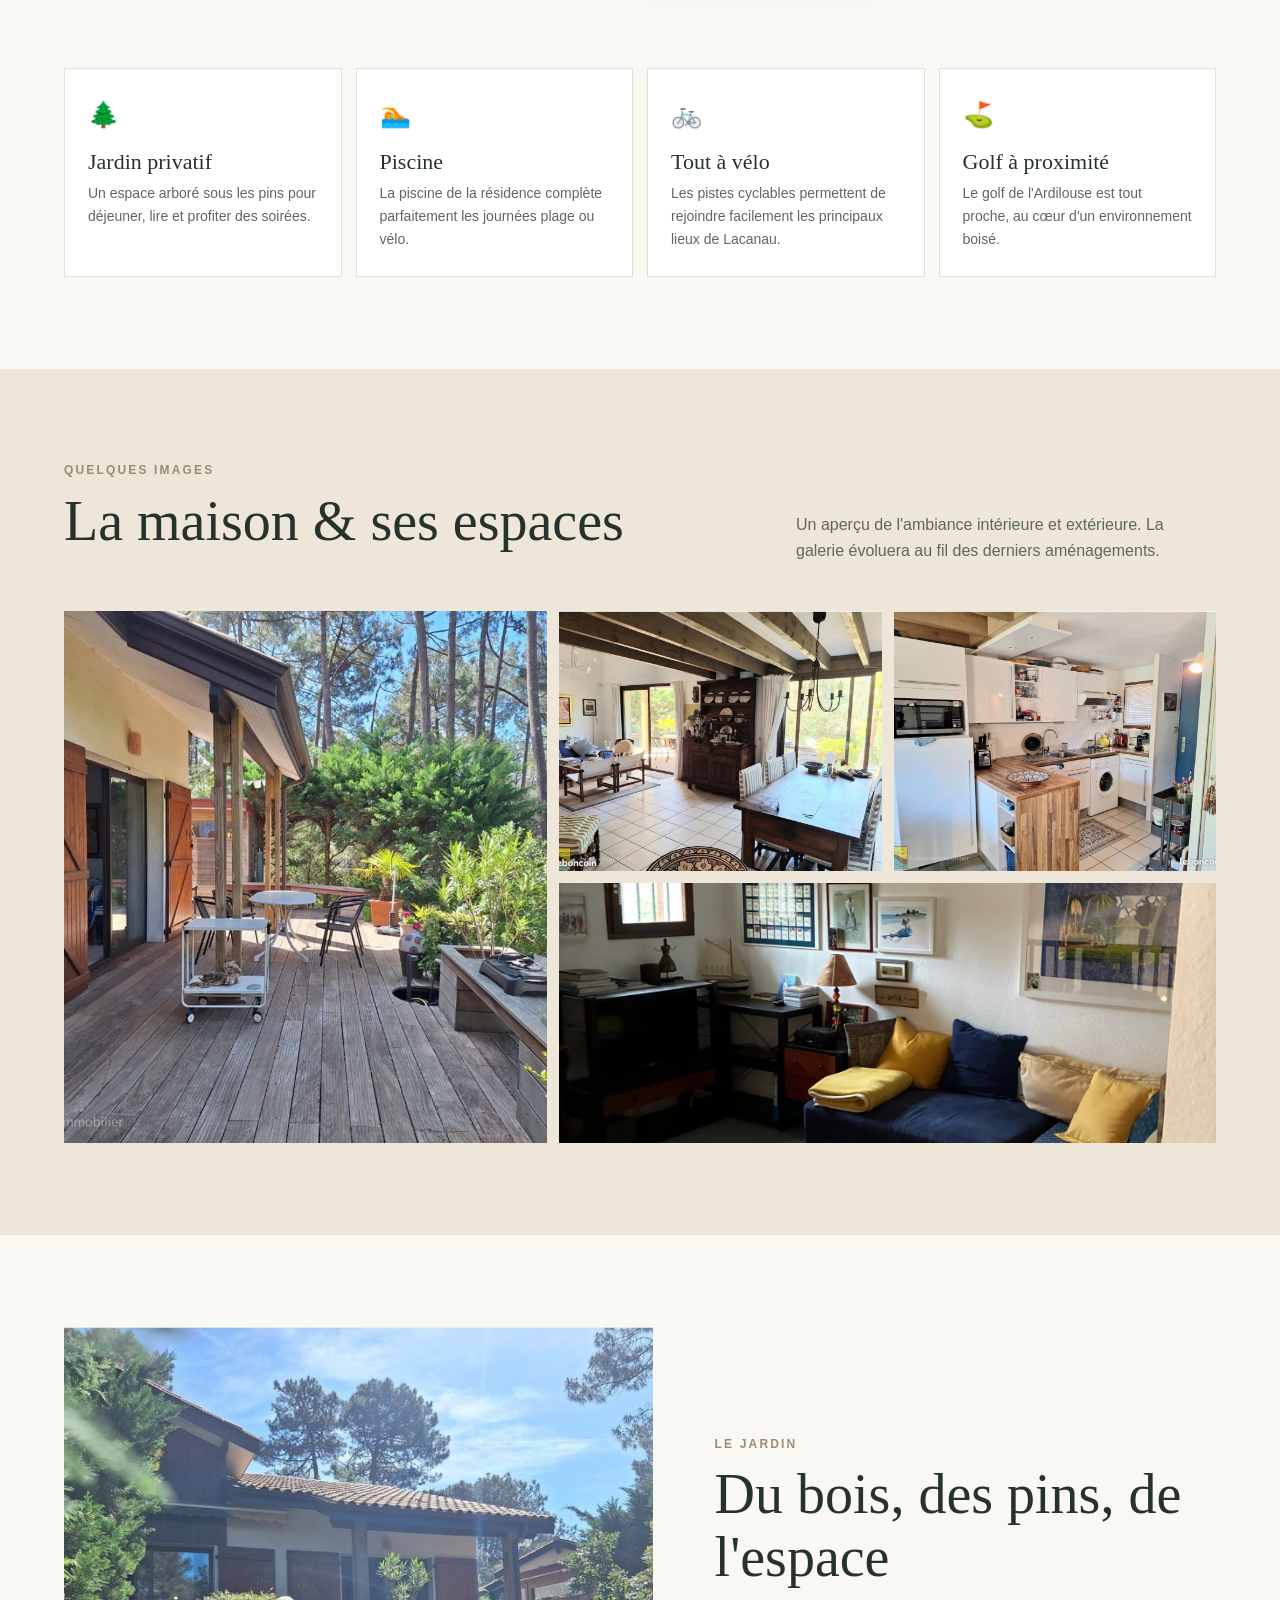
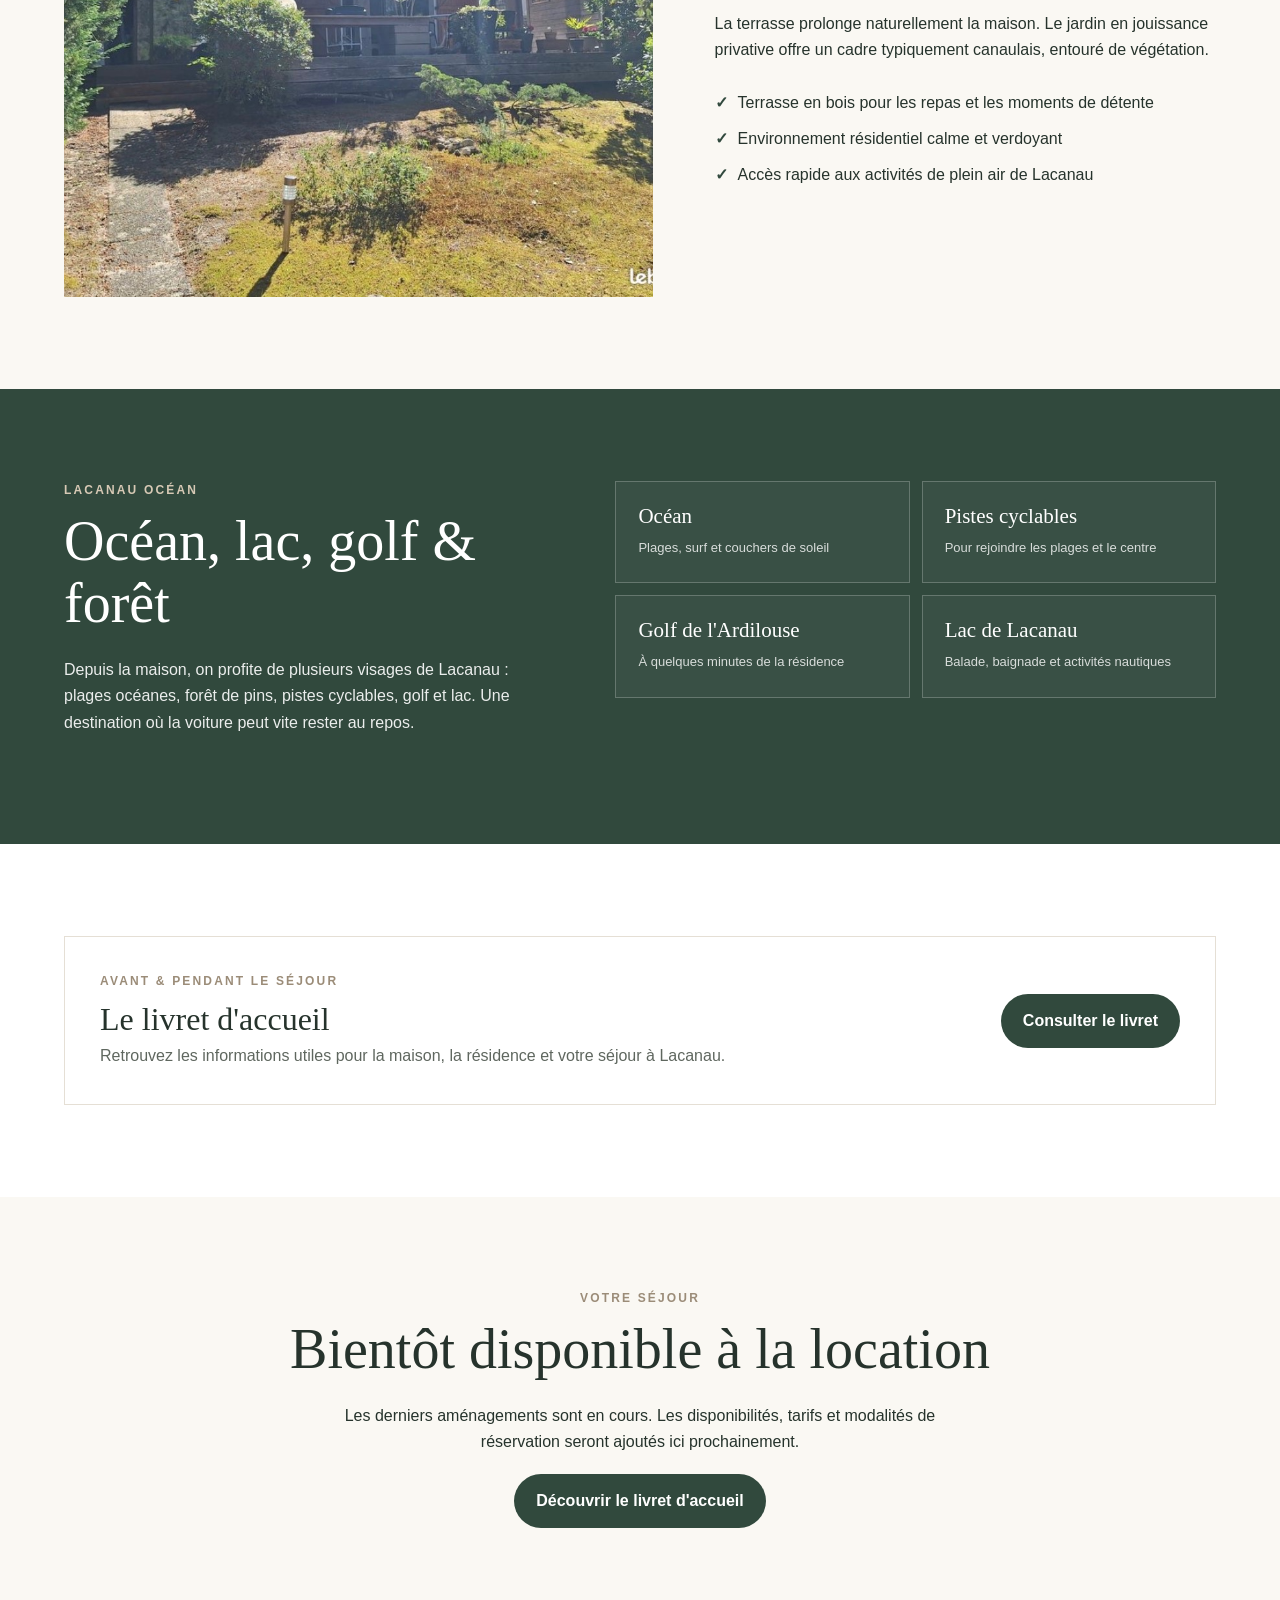
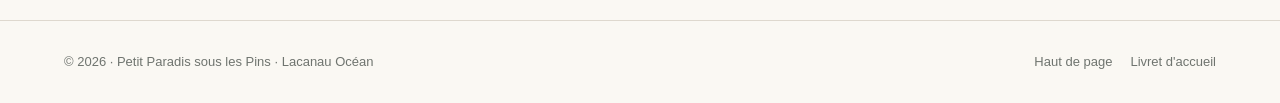
==== commit 29fadcb0: "Publie la nouvelle version du site Petit Paradis sous les Pins" ====
--- a/index.html
+++ b/index.html
@@ -3,56 +3,259 @@
 <head>
 <meta charset="utf-8">
 <meta name="viewport" content="width=device-width,initial-scale=1">
-<meta name="description" content="Maison de vacances à Lacanau Océan, sous les pins, avec 3 chambres, jardin privatif, terrasse et piscine de la résidence.">
+<meta name="theme-color" content="#31493d">
+<meta name="description" content="Petit Paradis sous les Pins à Lacanau Océan : maison de vacances sous les pins, 3 chambres, jardin privatif, terrasse, piscine de la résidence et accès aux activités de Lacanau.">
 <title>Petit Paradis sous les Pins — Lacanau Océan</title>
 <style>
-:root{--ink:#25302a;--pine:#31493d;--sand:#eee6d8;--cream:#faf8f3;--taupe:#9b8c78;--white:#fff}
-*{box-sizing:border-box}html{scroll-behavior:smooth}body{margin:0;background:var(--cream);color:var(--ink);font:16px/1.65 -apple-system,BlinkMacSystemFont,"Segoe UI",sans-serif}
-a{color:inherit;text-decoration:none}.wrap{width:min(1120px,90%);margin:auto}
-header{position:absolute;z-index:5;width:100%;color:white}.nav{display:flex;align-items:center;justify-content:space-between;padding:22px 0}.brand{font-weight:700;letter-spacing:.08em}.navlinks{display:flex;gap:24px;font-size:14px}
-.hero{min-height:88vh;display:grid;place-items:end start;background:linear-gradient(0deg,rgba(15,25,20,.58),rgba(15,25,20,.08)),url("images/maison-pins.jpg") center/cover no-repeat;color:white}
-.hero-inner{padding:0 0 9vh}.eyebrow{text-transform:uppercase;letter-spacing:.2em;font-size:12px}.hero h1{font:500 clamp(42px,7vw,82px)/1.02 Georgia,serif;max-width:800px;margin:12px 0 18px}.hero-name{font:500 clamp(44px,7vw,82px)/1.02 Georgia,serif;max-width:820px;margin:0 0 16px}.hero-place{font-size:11px;font-weight:700;letter-spacing:.28em;margin-bottom:10px;opacity:.92}.hero-tagline{font:italic 19px/1.4 Georgia,serif;margin-bottom:18px}.hero p{font-size:17px;max-width:610px;opacity:.92}
-.btn{display:inline-block;margin-top:14px;background:white;color:var(--pine);padding:13px 20px;border-radius:999px;font-weight:650}
-.facts{background:var(--pine);color:white}.facts .wrap{display:grid;grid-template-columns:repeat(5,1fr);padding:24px 0;text-align:center;gap:10px}.facts strong{display:block;font-size:19px}.facts span{font-size:12px;opacity:.78}
-section{padding:88px 0}.intro{display:grid;grid-template-columns:1fr 1fr;gap:70px;align-items:center}.intro h2,.section-title{font:500 clamp(34px,5vw,55px)/1.12 Georgia,serif;margin:0 0 20px}.intro img{width:100%;height:520px;object-fit:cover;border-radius:3px}
-.kicker{color:var(--taupe);text-transform:uppercase;letter-spacing:.17em;font-size:12px;font-weight:700}
-.gallery{background:var(--sand)}.gallery-grid{display:grid;grid-template-columns:1.35fr .65fr;grid-template-rows:300px 300px;gap:12px;margin-top:36px}.gallery-grid img{width:100%;height:100%;object-fit:cover}.gallery-grid img:first-child{grid-row:1/3}
-.cards{display:grid;grid-template-columns:repeat(3,1fr);gap:18px;margin-top:35px}.card{padding:30px;background:white;border:1px solid #e8e1d6}.card h3{font:500 24px Georgia,serif;margin:8px 0}
-.outdoor{display:grid;grid-template-columns:1.15fr .85fr;gap:55px;align-items:center}.outdoor img{width:100%;height:560px;object-fit:cover}
-.location{background:var(--pine);color:white;text-align:center}.location p{max-width:700px;margin:0 auto 25px;opacity:.9}
-.contact{text-align:center}.contact p{max-width:650px;margin:auto}.ghost{border:1px solid var(--pine);background:transparent}
-footer{padding:30px 0;border-top:1px solid #ded8ce;font-size:13px;color:#6f746f}.foot{display:flex;justify-content:space-between}
-.note{font-size:12px;color:#777;margin-top:18px}
-@media(max-width:760px){.navlinks{display:none}.hero{min-height:78vh}.facts .wrap{grid-template-columns:repeat(2,1fr)}.facts .wrap>div:last-child{grid-column:1/3}.intro,.outdoor{grid-template-columns:1fr;gap:30px}.intro img,.outdoor img{height:390px}.gallery-grid{grid-template-columns:1fr 1fr;grid-template-rows:310px 190px}.gallery-grid img:first-child{grid-column:1/3;grid-row:auto}.cards{grid-template-columns:1fr}section{padding:65px 0}.foot{display:block}.foot div+div{margin-top:8px}}
+:root{
+  --ink:#26332c;--pine:#31493d;--pine-dark:#21342b;--sand:#eee6d8;--cream:#faf8f3;
+  --taupe:#9b8c78;--white:#fff;--line:#e5dfd5;--shadow:0 18px 50px rgba(33,52,43,.12)
+}
+*{box-sizing:border-box}
+html{scroll-behavior:smooth}
+body{margin:0;background:var(--cream);color:var(--ink);font:16px/1.65 -apple-system,BlinkMacSystemFont,"Segoe UI",sans-serif}
+img{display:block;max-width:100%}
+a{color:inherit;text-decoration:none}
+button{font:inherit}
+.wrap{width:min(1160px,90%);margin:auto}
+.previewbar{background:#f0c36e;color:#3b3326;text-align:center;padding:9px 16px;font-weight:700;font-size:13px;letter-spacing:.02em}
+header{position:absolute;top:0;z-index:20;width:100%;color:#fff}
+.nav{display:flex;align-items:center;justify-content:space-between;padding:22px 0}
+.brand{font-weight:750;letter-spacing:.08em;font-size:14px}
+.navlinks{display:flex;align-items:center;gap:25px;font-size:14px}
+.navlinks a{opacity:.93}.navlinks a:hover{opacity:1}
+.menu-btn{display:none;background:rgba(255,255,255,.14);border:1px solid rgba(255,255,255,.35);color:#fff;width:43px;height:43px;border-radius:50%;cursor:pointer}
+.hero{
+  min-height:92vh;display:grid;place-items:end start;
+  background:linear-gradient(0deg,rgba(15,25,20,.67) 0%,rgba(15,25,20,.18) 55%,rgba(15,25,20,.2) 100%),
+  url("images/maison-pins.jpg") center/cover no-repeat;color:#fff
+}
+.hero-inner{padding:0 0 9vh}
+.hero-place{text-transform:uppercase;font-size:11px;font-weight:750;letter-spacing:.3em;margin-bottom:12px;opacity:.95}
+.hero-name{font:500 clamp(46px,7vw,86px)/1 Georgia,serif;max-width:850px;margin:0 0 18px}
+.hero-tagline{font:italic clamp(19px,2vw,24px)/1.4 Georgia,serif;margin-bottom:20px}
+.hero p{font-size:17px;max-width:630px;opacity:.94;margin:0}
+.actions{display:flex;gap:12px;flex-wrap:wrap;margin-top:24px}
+.btn{display:inline-flex;align-items:center;justify-content:center;padding:13px 21px;border-radius:999px;font-weight:700;border:1px solid transparent;transition:.2s}
+.btn-primary{background:#fff;color:var(--pine)}
+.btn-secondary{border-color:rgba(255,255,255,.6);color:#fff;background:rgba(255,255,255,.08);backdrop-filter:blur(5px)}
+.btn:hover{transform:translateY(-1px)}
+.facts{background:var(--pine);color:#fff}
+.facts .wrap{display:grid;grid-template-columns:repeat(5,1fr);padding:24px 0;text-align:center;gap:10px}
+.facts strong{display:block;font-size:19px}
+.facts span{font-size:12px;opacity:.78}
+section{padding:92px 0}
+.kicker{color:var(--taupe);text-transform:uppercase;letter-spacing:.18em;font-size:12px;font-weight:750;margin-bottom:9px}
+.section-title{font:500 clamp(34px,5vw,56px)/1.12 Georgia,serif;margin:0 0 22px}
+.lead{font-size:18px;color:#4d5a53}
+.intro{display:grid;grid-template-columns:1fr 1fr;gap:72px;align-items:center}
+.intro-media{position:relative}
+.intro-media img{width:100%;height:550px;object-fit:cover;border-radius:3px}
+.badge{position:absolute;left:-24px;bottom:28px;background:#fff;padding:17px 21px;box-shadow:var(--shadow);font-size:13px;max-width:220px}
+.badge strong{display:block;font:500 20px Georgia,serif;margin-bottom:3px}
+.features{padding-top:0}
+.feature-grid{display:grid;grid-template-columns:repeat(4,1fr);gap:14px}
+.feature{background:#fff;border:1px solid var(--line);padding:25px 23px;min-height:185px}
+.feature .icon{font-size:25px;margin-bottom:14px}
+.feature h3{font:500 22px Georgia,serif;margin:0 0 7px}
+.feature p{margin:0;color:#5f675f;font-size:14px}
+.gallery{background:var(--sand)}
+.gallery-head{display:flex;align-items:end;justify-content:space-between;gap:30px}
+.gallery-head p{max-width:420px;margin:0 0 10px;color:#5f675f}
+.gallery-grid{display:grid;grid-template-columns:1.2fr .8fr .8fr;grid-template-rows:260px 260px;gap:12px;margin-top:36px}
+.gallery-grid figure{margin:0;overflow:hidden;position:relative}
+.gallery-grid figure:first-child{grid-row:1/3}
+.gallery-grid img{width:100%;height:100%;object-fit:cover;transition:transform .5s}
+.gallery-grid figure:hover img{transform:scale(1.025)}
+.gallery-grid figure:nth-child(4){grid-column:2/4}
+.outdoor{display:grid;grid-template-columns:1.08fr .92fr;gap:62px;align-items:center}
+.outdoor img{width:100%;height:570px;object-fit:cover}
+.points{margin:26px 0 0;padding:0;list-style:none;display:grid;gap:10px}
+.points li{display:flex;gap:10px;align-items:flex-start}
+.points li::before{content:"✓";font-weight:800;color:var(--pine)}
+.location{background:var(--pine);color:#fff}
+.location .kicker{color:#d7c9b5}
+.location-grid{display:grid;grid-template-columns:.9fr 1.1fr;gap:60px;align-items:start}
+.location p{opacity:.9}
+.place-cards{display:grid;grid-template-columns:1fr 1fr;gap:12px}
+.place{border:1px solid rgba(255,255,255,.22);padding:22px;background:rgba(255,255,255,.04)}
+.place strong{font:500 21px Georgia,serif;display:block;margin-bottom:5px}
+.place span{font-size:13px;opacity:.8}
+.guide{background:#fff}
+.guide-card{display:grid;grid-template-columns:1fr auto;gap:30px;align-items:center;border:1px solid var(--line);padding:35px}
+.guide-card p{margin:5px 0 0;color:#5f675f}
+.guide-card .btn{background:var(--pine);color:#fff}
+.contact{text-align:center}
+.contact p{max-width:660px;margin:0 auto 18px}
+.contact .btn{background:var(--pine);color:#fff}
+footer{padding:30px 0;border-top:1px solid #ded8ce;font-size:13px;color:#6f746f}
+.foot{display:flex;justify-content:space-between;gap:20px;align-items:center}
+.foot-links{display:flex;gap:18px}
+@media(max-width:900px){
+  .feature-grid{grid-template-columns:1fr 1fr}
+  .location-grid{grid-template-columns:1fr}
+}
+@media(max-width:760px){
+  header{top:0}
+  .wrap{width:min(92%,1160px)}
+  .nav{padding:18px 0}.brand{font-size:12px;max-width:235px}
+  .menu-btn{display:block}
+  .navlinks{display:none;position:absolute;left:4%;right:4%;top:72px;background:rgba(33,52,43,.97);padding:18px;border-radius:12px;flex-direction:column;align-items:stretch;gap:0;box-shadow:var(--shadow)}
+  .navlinks.open{display:flex}.navlinks a{padding:12px 6px;border-bottom:1px solid rgba(255,255,255,.12)}.navlinks a:last-child{border-bottom:0}
+  .hero{min-height:80vh}.hero-inner{padding-bottom:7vh}.hero-name{font-size:clamp(43px,14vw,64px)}
+  .facts .wrap{grid-template-columns:repeat(2,1fr);row-gap:18px}.facts .wrap>div:last-child{grid-column:1/3}
+  section{padding:67px 0}
+  .intro,.outdoor{grid-template-columns:1fr;gap:32px}
+  .intro-media{order:-1}.intro-media img,.outdoor img{height:390px}.badge{left:14px;bottom:14px}
+  .feature-grid{grid-template-columns:1fr}
+  .gallery-head{display:block}.gallery-grid{grid-template-columns:1fr 1fr;grid-template-rows:280px 180px 180px}.gallery-grid figure:first-child{grid-column:1/3;grid-row:auto}.gallery-grid figure:nth-child(4){grid-column:1/3}
+  .place-cards{grid-template-columns:1fr 1fr}
+  .guide-card{grid-template-columns:1fr}
+  .foot{display:block}.foot-links{margin-top:8px}
+}
+@media(max-width:480px){.place-cards{grid-template-columns:1fr}}
 </style>
 </head>
 <body>
-<header><div class="wrap nav"><a class="brand" href="#">PETIT PARADIS SOUS LES PINS</a><nav class="navlinks"><a href="#maison">La maison</a><a href="#galerie">Galerie</a><a href="#alentours">Lacanau</a><a href="#contact">Contact</a></nav></div></header>
-
-<main>
-<section class="hero"><div class="wrap hero-inner">
-<div class="hero-name">Petit Paradis<br>sous les Pins</div>
-<div class="hero-place">LACANAU OCÉAN</div>
-<div class="hero-tagline">Au cœur du golf, entre lac et océan</div>
-<p>Une maison chaleureuse avec jardin et terrasse, nichée sous les pins pour des vacances au rythme de Lacanau.</p>
-<a class="btn" href="#maison">Découvrir la maison</a>
-</div></section>
-
-<div class="facts"><div class="wrap"><div><strong>≈ 72 m²</strong><span>Maison</span></div><div><strong>3</strong><span>Chambres</span></div><div><strong>6–8</strong><span>Voyageurs*</span></div><div><strong>≈ 350 m²</strong><span>Jardin privatif</span></div><div><strong>Piscine</strong><span>Résidence</span></div></div></div>
-
-<section id="maison"><div class="wrap intro"><div><div class="kicker">Esprit vacances</div><h2>Au calme, dans la pinède</h2><p>À Lacanau Océan, la maison s'ouvre largement sur une terrasse en bois et un jardin arboré. Les pins, la végétation et les espaces extérieurs créent une atmosphère paisible, idéale pour profiter des vacances en famille ou entre amis.</p><p>À l'intérieur, la pièce de vie bénéficie d'un beau volume sous les poutres et communique avec la cuisine. Trois chambres permettent d'accueillir confortablement famille et invités.</p><p class="note">* Capacité définitive et équipements à confirmer avant l'ouverture des réservations.</p></div><img src="images/terrasse.jpg" alt="Terrasse en bois de la maison à Lacanau"></div></section>
-
-<section id="galerie" class="gallery"><div class="wrap"><div class="kicker">Quelques images</div><h2 class="section-title">La maison & ses espaces</h2><div class="gallery-grid"><img src="images/terrasse-large.jpg" alt="Grande terrasse sous les pins"><img src="images/sejour.jpg" alt="Pièce de vie lumineuse"><img src="images/cuisine.jpg" alt="Cuisine équipée"></div><p class="note">Photos provisoires prises avant le réaménagement de la maison. Une nouvelle galerie sera publiée après les travaux.</p></div></section>
-
-<section><div class="wrap"><div class="kicker">L'essentiel</div><h2 class="section-title">Pensée pour les vacances</h2><div class="cards"><article class="card"><div>01</div><h3>Vivre dehors</h3><p>Une grande terrasse en bois et un jardin arboré pour déjeuner, lire et profiter de la douceur des soirées.</p></article><article class="card"><div>02</div><h3>Se retrouver</h3><p>Une pièce de vie ouverte et conviviale, avec de beaux volumes et des accès directs vers l'extérieur.</p></article><article class="card"><div>03</div><h3>Se détendre</h3><p>La piscine de la résidence complète les journées entre plage, balades à vélo et activités autour de Lacanau.</p></article></div></div></section>
-
-<section><div class="wrap outdoor"><img src="images/facade-terrasse.jpg" alt="Maison et terrasse côté jardin"><div><div class="kicker">Le jardin</div><h2 class="section-title">Du bois, des pins, de l'espace</h2><p>La terrasse prolonge naturellement la maison. Le jardin privatif, entouré de végétation, offre un cadre typiquement canaulais et préserve l'esprit nature du lieu.</p><p>Le mobilier extérieur et les aménagements présentés sur certaines photos seront renouvelés avant la mise en location.</p></div></div></section>
-
-<section id="alentours" class="location"><div class="wrap"><div class="kicker">Lacanau Océan</div><h2 class="section-title">Océan, lac, golf & forêt</h2><p>Une destination où l'on alterne plage, surf, pistes cyclables, balades sous les pins, lac et golf. La maison constitue un point de départ paisible pour profiter de tout ce qui fait l'esprit de Lacanau.</p></div></section>
-
-<section id="contact" class="contact"><div class="wrap"><div class="kicker">Votre séjour</div><h2 class="section-title">Bientôt disponible à la location</h2><p>Le site est en cours de préparation. Les disponibilités, tarifs et modalités de réservation seront ajoutés prochainement.</p><a class="btn ghost" href="mailto:VOTRE-EMAIL@EXEMPLE.FR">Nous contacter</a><p class="note">Remplacez VOTRE-EMAIL@EXEMPLE.FR dans index.html avant publication.</p></div></section>
+<header>
+  <div class="wrap nav">
+    <a class="brand" href="#top">PETIT PARADIS SOUS LES PINS</a>
+    <button class="menu-btn" id="menuBtn" aria-label="Ouvrir le menu" aria-expanded="false">☰</button>
+    <nav class="navlinks" id="navLinks">
+      <a href="#maison">La maison</a>
+      <a href="#galerie">Galerie</a>
+      <a href="#alentours">Lacanau</a>
+      <a href="livret.html">Livret d'accueil</a>
+      <a href="voyageurs.html">Espace voyageurs</a>
+      <a href="#sejour">Séjour</a>
+    </nav>
+  </div>
+</header>
+<main id="top">
+<section class="hero">
+  <div class="wrap hero-inner">
+    <div class="hero-place">LACANAU OCÉAN</div>
+    <h1 class="hero-name">Petit Paradis<br>sous les Pins</h1>
+    <div class="hero-tagline">Au cœur du golf, entre lac et océan</div>
+    <p>Une maison chaleureuse dans la pinède, avec terrasse, jardin privatif et piscine de la résidence, pour profiter pleinement de l'esprit de Lacanau.</p>
+    <div class="actions">
+      <a class="btn btn-primary" href="#maison">Découvrir la maison</a>
+      <a class="btn btn-secondary" href="livret.html">Voir le livret d'accueil</a>
+      <a class="btn btn-secondary" href="voyageurs.html">Espace voyageurs</a>
+    </div>
+  </div>
+</section>
+<div class="facts">
+  <div class="wrap">
+    <div><strong>≈ 72 m²</strong><span>Maison</span></div>
+    <div><strong>3</strong><span>Chambres</span></div>
+    <div><strong>334 m²</strong><span>Jardin privatif</span></div>
+    <div><strong>Piscine</strong><span>Résidence</span></div>
+    <div><strong>Golf & vélo</strong><span>À proximité</span></div>
+  </div>
+</div>
+<section id="maison">
+  <div class="wrap intro">
+    <div>
+      <div class="kicker">Esprit vacances</div>
+      <h2 class="section-title">Une maison au calme, dans la pinède</h2>
+      <p class="lead">Ici, on vit autant dehors que dedans : terrasse en bois, jardin arboré, lumière naturelle et beaux volumes sous les poutres.</p>
+      <p>La pièce de vie s'ouvre sur l'extérieur et communique avec la cuisine. Trois chambres permettent de profiter du séjour en famille ou entre amis, dans une ambiance simple, chaleureuse et tournée vers la nature.</p>
+      <p>Le cadre résidentiel, la piscine et la proximité du golf, des pistes cyclables, de l'océan et du lac en font une base idéale pour découvrir Lacanau.</p>
+    </div>
+    <div class="intro-media">
+      <img src="images/terrasse.jpg" alt="Terrasse en bois du Petit Paradis sous les Pins à Lacanau">
+      <div class="badge"><strong>Dedans / dehors</strong>Une maison pensée pour profiter de la pinède du matin au soir.</div>
+    </div>
+  </div>
+</section>
+<section class="features">
+  <div class="wrap">
+    <div class="feature-grid">
+      <article class="feature"><div class="icon">🌲</div><h3>Jardin privatif</h3><p>Un espace arboré sous les pins pour déjeuner, lire et profiter des soirées.</p></article>
+      <article class="feature"><div class="icon">🏊</div><h3>Piscine</h3><p>La piscine de la résidence complète parfaitement les journées plage ou vélo.</p></article>
+      <article class="feature"><div class="icon">🚲</div><h3>Tout à vélo</h3><p>Les pistes cyclables permettent de rejoindre facilement les principaux lieux de Lacanau.</p></article>
+      <article class="feature"><div class="icon">⛳</div><h3>Golf à proximité</h3><p>Le golf de l'Ardilouse est tout proche, au cœur d'un environnement boisé.</p></article>
+    </div>
+  </div>
+</section>
+<section id="galerie" class="gallery">
+  <div class="wrap">
+    <div class="gallery-head">
+      <div><div class="kicker">Quelques images</div><h2 class="section-title">La maison & ses espaces</h2></div>
+      <p>Un aperçu de l'ambiance intérieure et extérieure. La galerie évoluera au fil des derniers aménagements.</p>
+    </div>
+    <div class="gallery-grid">
+      <figure><img src="images/terrasse-large.jpg" alt="Grande terrasse sous les pins"></figure>
+      <figure><img src="images/sejour.jpg" alt="Séjour lumineux"></figure>
+      <figure><img src="images/cuisine.jpg" alt="Cuisine équipée"></figure>
+      <figure><img src="images/mezzanine.jpg" alt="Mezzanine et espace nuit"></figure>
+    </div>
+  </div>
+</section>
+<section>
+  <div class="wrap outdoor">
+    <img src="images/facade-terrasse.jpg" alt="Façade et terrasse côté jardin">
+    <div>
+      <div class="kicker">Le jardin</div>
+      <h2 class="section-title">Du bois, des pins, de l'espace</h2>
+      <p>La terrasse prolonge naturellement la maison. Le jardin en jouissance privative offre un cadre typiquement canaulais, entouré de végétation.</p>
+      <ul class="points">
+        <li>Terrasse en bois pour les repas et les moments de détente</li>
+        <li>Environnement résidentiel calme et verdoyant</li>
+        <li>Accès rapide aux activités de plein air de Lacanau</li>
+      </ul>
+    </div>
+  </div>
+</section>
+<section id="alentours" class="location">
+  <div class="wrap location-grid">
+    <div>
+      <div class="kicker">Lacanau Océan</div>
+      <h2 class="section-title">Océan, lac, golf & forêt</h2>
+      <p>Depuis la maison, on profite de plusieurs visages de Lacanau : plages océanes, forêt de pins, pistes cyclables, golf et lac. Une destination où la voiture peut vite rester au repos.</p>
+    </div>
+    <div class="place-cards">
+      <div class="place"><strong>Océan</strong><span>Plages, surf et couchers de soleil</span></div>
+      <div class="place"><strong>Pistes cyclables</strong><span>Pour rejoindre les plages et le centre</span></div>
+      <div class="place"><strong>Golf de l'Ardilouse</strong><span>À quelques minutes de la résidence</span></div>
+      <div class="place"><strong>Lac de Lacanau</strong><span>Balade, baignade et activités nautiques</span></div>
+    </div>
+  </div>
+  </div>
+</section>
+<section class="guide">
+  <div class="wrap">
+    <div class="guide-card">
+      <div>
+        <div class="kicker">Avant & pendant le séjour</div>
+        <h2 style="font:500 32px Georgia,serif;margin:0">Le livret d'accueil</h2>
+        <p>Retrouvez les informations utiles pour la maison, la résidence et votre séjour à Lacanau.</p>
+      </div>
+      <a class="btn" href="livret.html">Consulter le livret</a>
+    </div>
+  </div>
+</section>
+<section id="sejour" class="contact">
+  <div class="wrap">
+    <div class="kicker">Votre séjour</div>
+    <h2 class="section-title">Bientôt disponible à la location</h2>
+    <p>Les derniers aménagements sont en cours. Les disponibilités, tarifs et modalités de réservation seront ajoutés ici prochainement.</p>
+    <a class="btn" href="livret.html">Découvrir le livret d'accueil</a>
+  </div>
+</section>
 </main>
-
-<footer><div class="wrap foot"><div>© 2026 · Petit Paradis sous les Pins · Lacanau Océan</div><div><a href="livret.html">Livret d'accueil</a></div></div></footer>
+<footer>
+  <div class="wrap foot">
+    <div>© 2026 · Petit Paradis sous les Pins · Lacanau Océan</div>
+    <div class="foot-links"><a href="#top">Haut de page</a><a href="livret.html">Livret d'accueil</a></div>
+  </div>
+</footer>
+<script>
+const btn=document.getElementById('menuBtn');
+const nav=document.getElementById('navLinks');
+btn.addEventListener('click',()=>{const open=nav.classList.toggle('open');btn.setAttribute('aria-expanded',open);btn.textContent=open?'×':'☰';});
+nav.querySelectorAll('a').forEach(a=>a.addEventListener('click',()=>{nav.classList.remove('open');btn.setAttribute('aria-expanded','false');btn.textContent='☰';}));
+</script>
 </body>
 </html>
